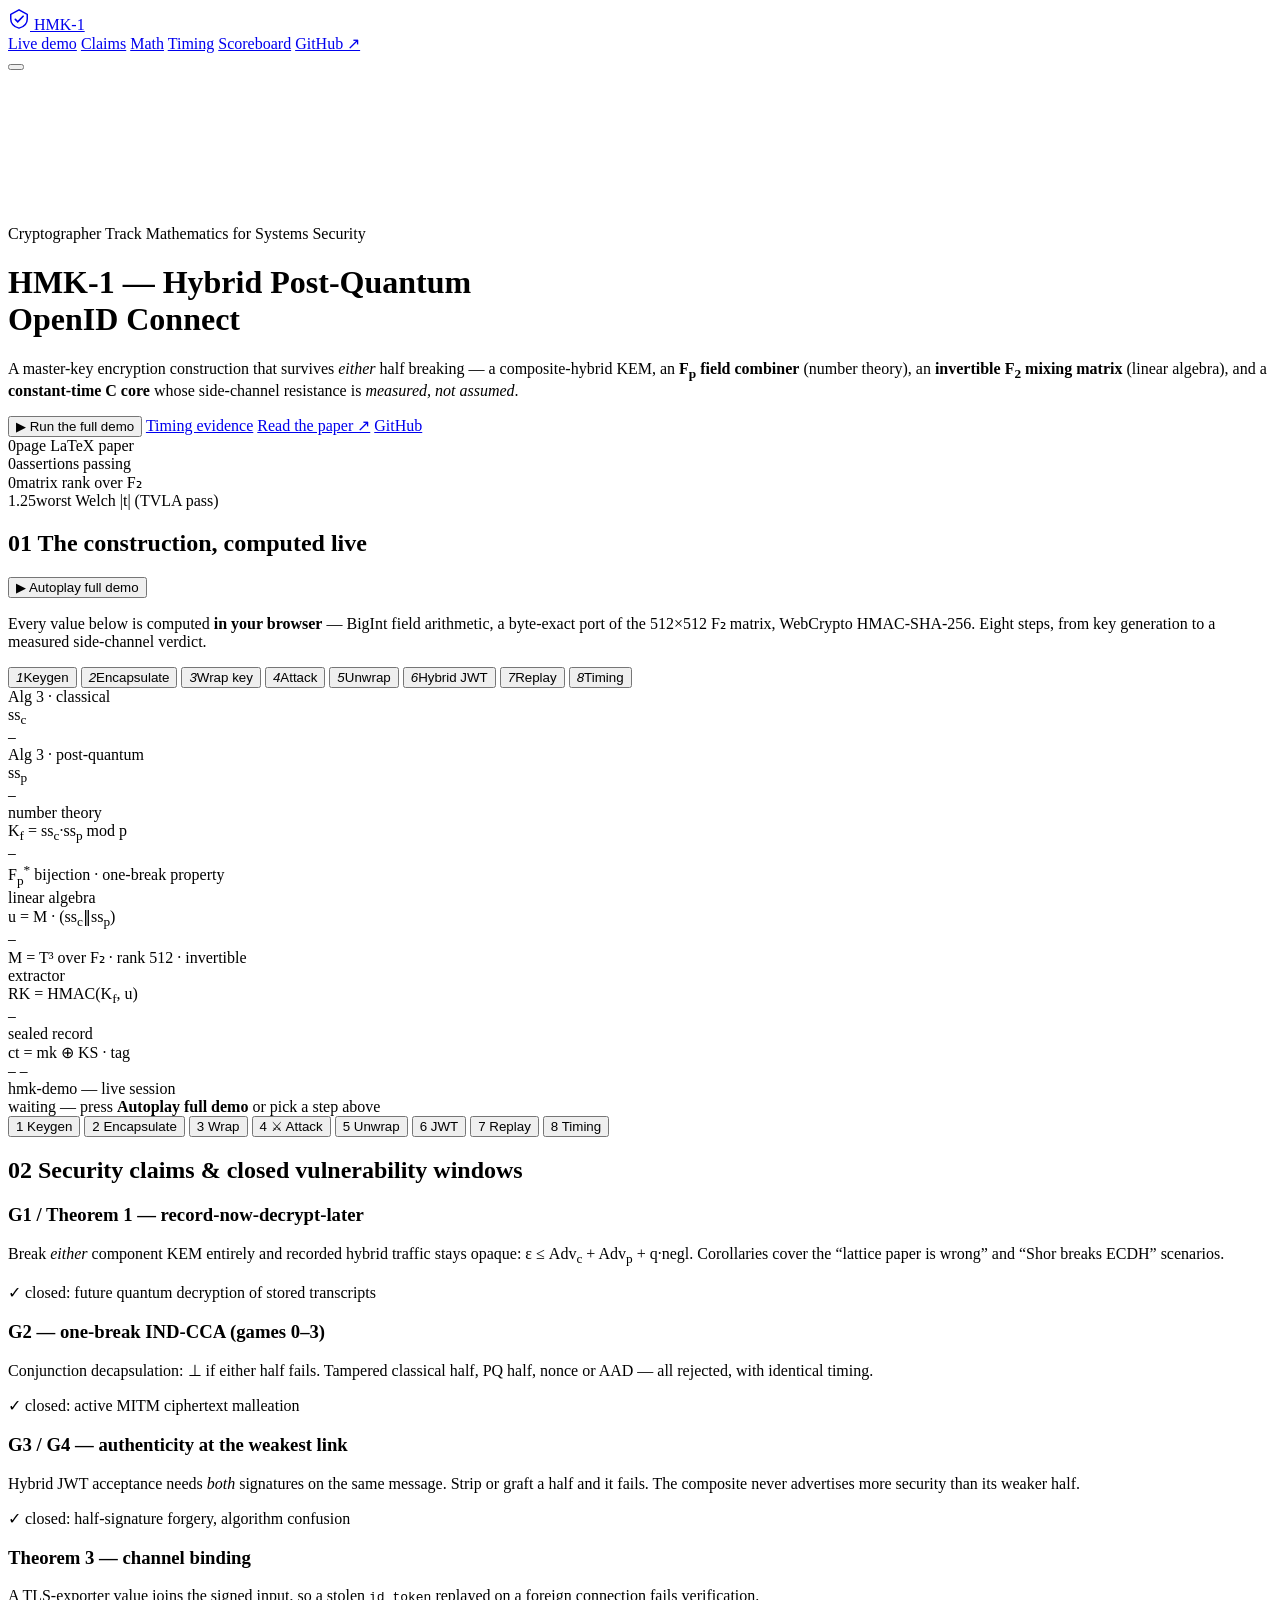
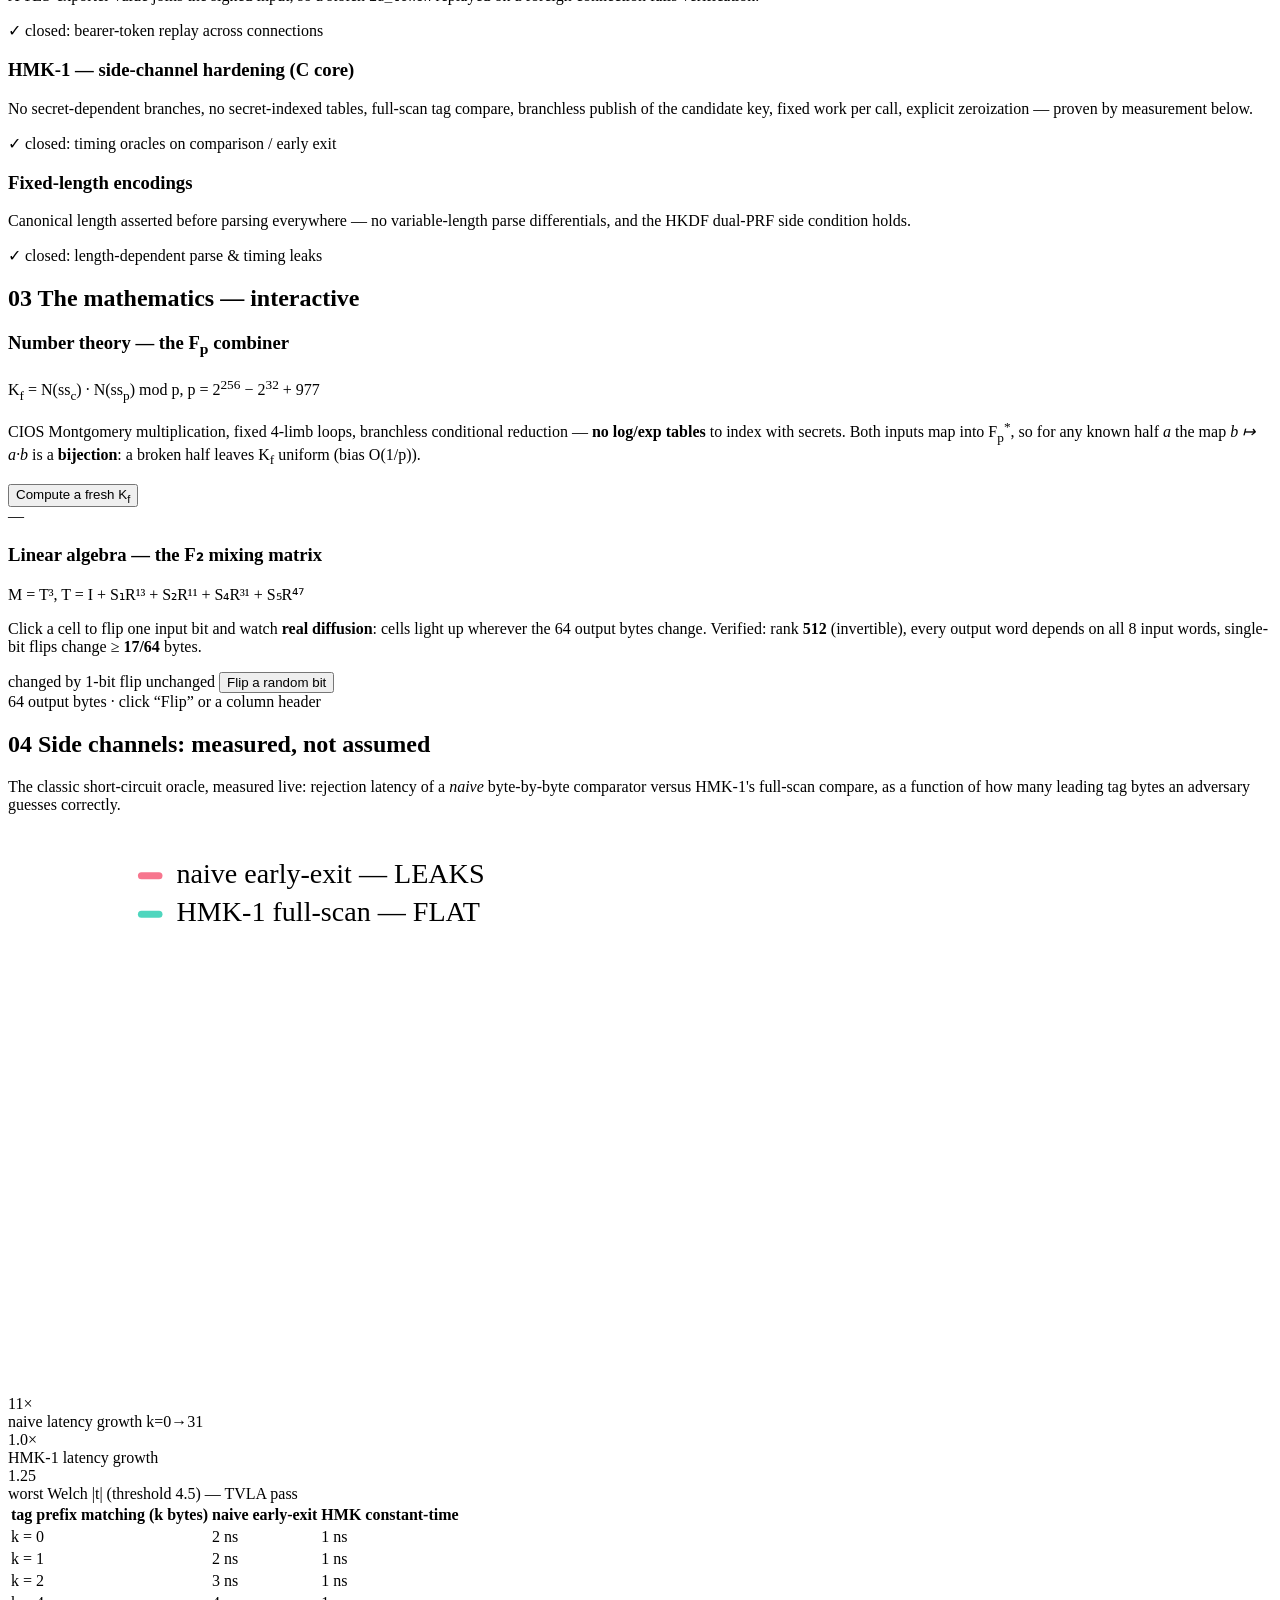
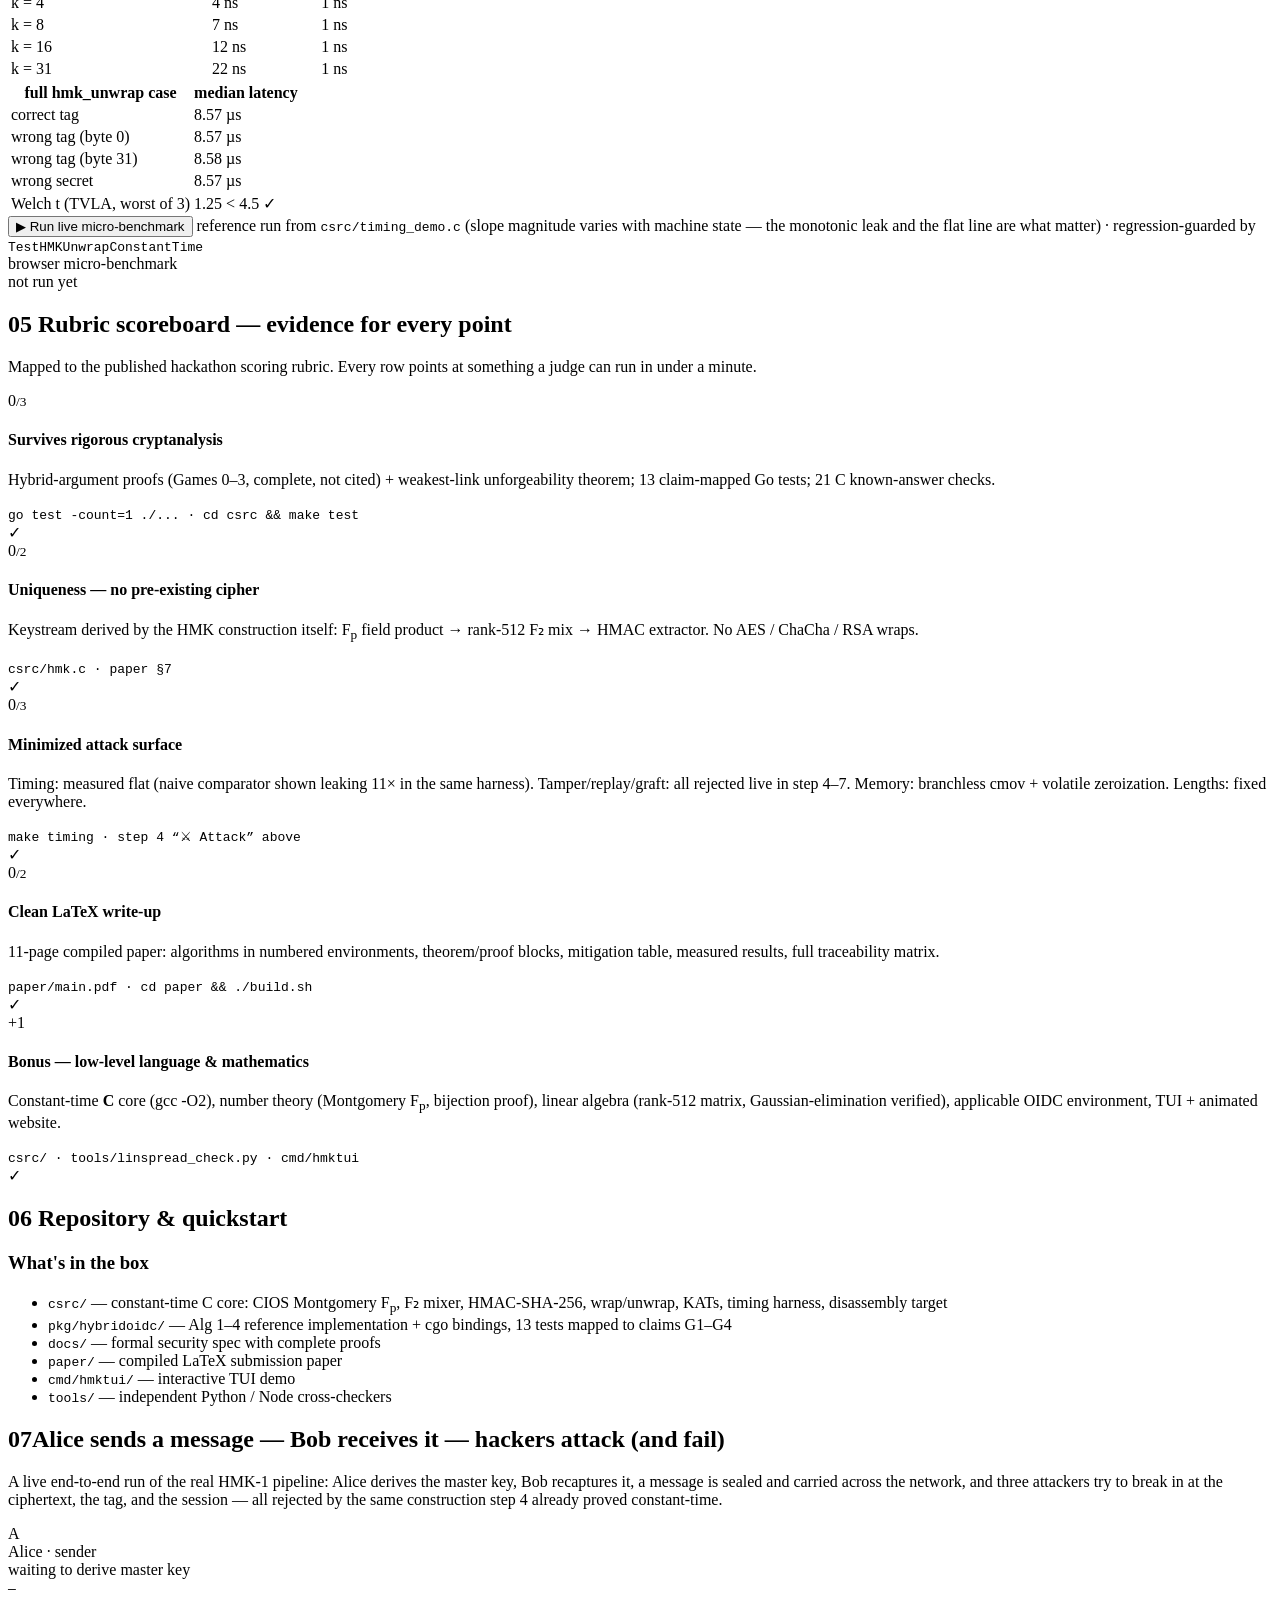
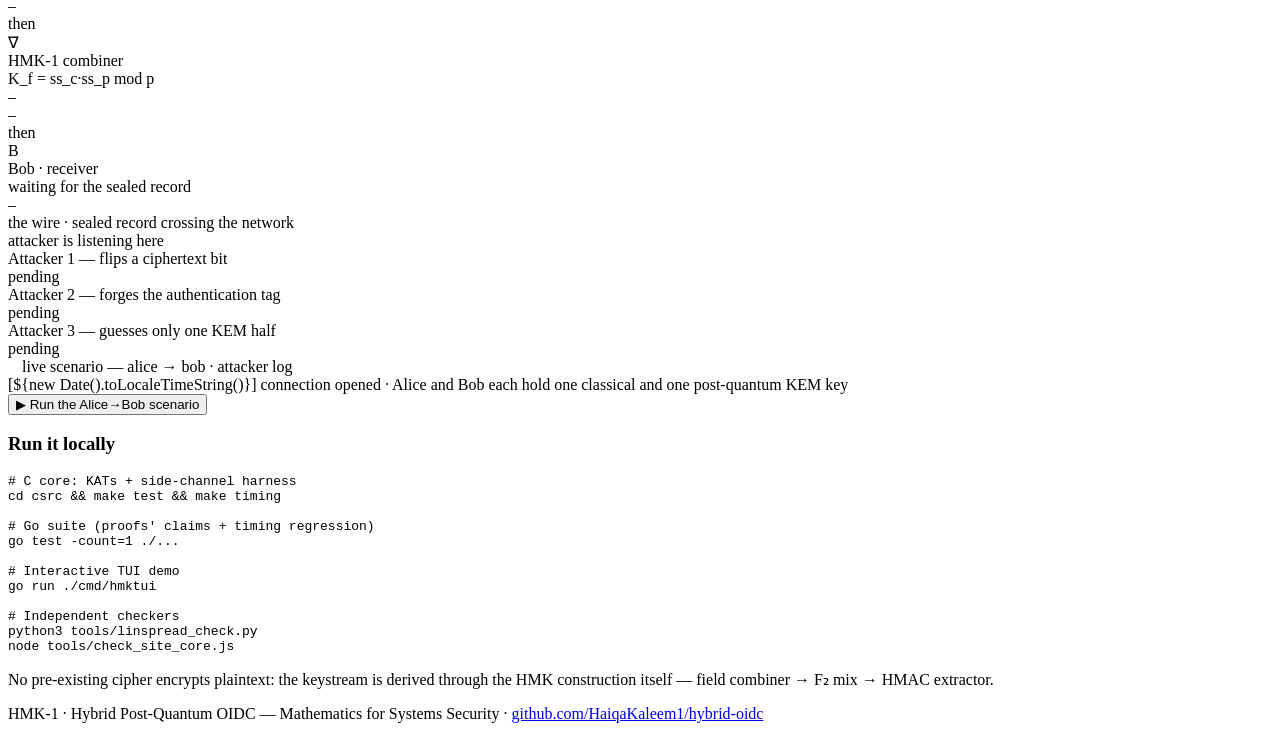
==== site/.src.index.html @ 1839bc4d "Remove placeholder manifest; add the real one + site entry page + network section" ====
<!DOCTYPE html>
<html lang="en">
<head>
<meta charset="UTF-8">
<meta name="viewport" content="width=device-width, initial-scale=1.0">
<title>HMK-1 · Hybrid Post-Quantum OIDC — Cryptographer Track</title>
<meta name="description" content="Master-key encryption surviving either half breaking: composite-hybrid KEM, F_p field combiner, rank-512 F_2 matrix, constant-time C core with measured side-channel resistance.">
<link rel="stylesheet" href="styles.css">
<link rel="icon" href="data:image/svg+xml,<svg xmlns='http://www.w3.org/2000/svg' viewBox='0 0 100 100'><text y='.9em' font-size='90'>🔐</text></svg>">
</head>
<body>

<!-- =============================================================== NAV -->
<nav class="nav">
  <div class="nav-inner">
    <a class="brand" href="#top">
      <svg viewBox="0 0 24 24" width="22" height="22" aria-hidden="true">
        <path d="M12 2L3 7v5c0 5 3.8 8.6 9 10 5.2-1.4 9-5 9-10V7l-9-5z" fill="none" stroke="currentColor" stroke-width="1.6"/>
        <path d="M8 12.5l2.6 2.6L16.5 9" fill="none" stroke="currentColor" stroke-width="1.8" stroke-linecap="round"/>
      </svg>
      <span>HMK-1</span>
    </a>
    <div class="nav-links">
      <a href="#demo">Live demo</a>
      <a href="#claims">Claims</a>
      <a href="#math">Math</a>
      <a href="#timing">Timing</a>
      <a href="#score">Scoreboard</a>
      <a class="nav-cta" href="https://github.com/HaiqaKaleem1/hybrid-oidc" target="_blank" rel="noopener">GitHub ↗</a>
    </div>
    <button class="nav-toggle" id="navToggle" aria-label="Toggle navigation" aria-expanded="false">
      <span></span><span></span><span></span>
    </button>
  </div>
</nav>

<!-- ============================================================= HERO -->
<header class="hero" id="top">
  <canvas id="heroCanvas" aria-hidden="true"></canvas>
  <div class="hero-glow" aria-hidden="true"></div>
  <div class="hero-inner">
    <div class="badge-row reveal">
      <span class="badge">Cryptographer Track</span>
      <span class="badge ghost">Mathematics for Systems Security</span>
    </div>
    <h1 class="reveal d1">
      <span class="gradient-text">HMK-1</span> — Hybrid Post-Quantum<br>OpenID Connect
    </h1>
    <p class="tagline reveal d2">
      A master-key encryption construction that survives <em>either</em> half breaking —
      a composite-hybrid KEM, an <strong>F<sub>p</sub> field combiner</strong> (number theory),
      an <strong>invertible F<sub>2</sub> mixing matrix</strong> (linear algebra), and a
      <strong>constant-time C core</strong> whose side-channel resistance is
      <em>measured, not assumed</em>.
    </p>
    <div class="cta-row reveal d3">
      <button class="btn primary glow" id="heroRun">▶ Run the full demo</button>
      <a class="btn" href="#timing">Timing evidence</a>
      <a class="btn" href="paper/main.pdf">Read the paper ↗</a>
      <a class="btn" href="https://github.com/HaiqaKaleem1/hybrid-oidc" target="_blank" rel="noopener">GitHub</a>
    </div>
    <div class="stats reveal d4">
      <div class="stat"><span class="stat-num" data-count="11">0</span><span class="stat-label">page LaTeX paper</span></div>
      <div class="stat"><span class="stat-num" data-count="34">0</span><span class="stat-label">assertions passing</span></div>
      <div class="stat"><span class="stat-num" data-count="512">0</span><span class="stat-label">matrix rank over F₂</span></div>
      <div class="stat"><span class="stat-num">1.25</span><span class="stat-label">worst Welch |t| (TVLA pass)</span></div>
    </div>
  </div>
  <div class="scroll-hint" aria-hidden="true"><span></span></div>
</header>

<main>

<!-- ============================================================= DEMO -->
<section id="demo" class="panel reveal">
  <div class="panel-head">
    <h2><span class="num">01</span> The construction, computed live</h2>
    <div class="panel-actions">
      <button class="btn primary glow" id="btnAutoplay">▶ Autoplay full demo</button>
    </div>
  </div>
  <p class="lead">Every value below is computed <strong>in your browser</strong> — BigInt field
  arithmetic, a byte-exact port of the 512×512 F₂ matrix, WebCrypto HMAC-SHA-256.
  Eight steps, from key generation to a measured side-channel verdict.</p>

  <!-- step rail -->
  <div class="rail" id="rail">
    <button class="rail-step" data-step="0"><i>1</i>Keygen</button>
    <button class="rail-step" data-step="1"><i>2</i>Encapsulate</button>
    <button class="rail-step" data-step="2"><i>3</i>Wrap key</button>
    <button class="rail-step" data-step="3"><i>4</i>Attack</button>
    <button class="rail-step" data-step="4"><i>5</i>Unwrap</button>
    <button class="rail-step" data-step="5"><i>6</i>Hybrid JWT</button>
    <button class="rail-step" data-step="6"><i>7</i>Replay</button>
    <button class="rail-step" data-step="7"><i>8</i>Timing</button>
  </div>

  <!-- pipeline -->
  <div class="pipeline" id="pipeline">
    <div class="stage" data-stage="0">
      <div class="stage-kicker">Alg 3 · classical</div>
      <div class="stage-title">ss<sub>c</sub></div>
      <code class="hex skel" id="v-ssc">—</code>
    </div>
    <div class="conn" data-on="0"><span class="pulse"></span></div>
    <div class="stage" data-stage="1">
      <div class="stage-kicker">Alg 3 · post-quantum</div>
      <div class="stage-title">ss<sub>p</sub></div>
      <code class="hex skel" id="v-ssp">—</code>
    </div>
    <div class="conn" data-on="1"><span class="pulse"></span></div>
    <div class="stage math" data-stage="2">
      <div class="stage-kicker">number theory</div>
      <div class="stage-title">K<sub>f</sub> = ss<sub>c</sub>·ss<sub>p</sub> mod p</div>
      <code class="hex skel" id="v-kf">—</code>
      <div class="note">F<sub>p</sub><sup>*</sup> bijection · one-break property</div>
    </div>
    <div class="conn" data-on="2"><span class="pulse"></span></div>
    <div class="stage math" data-stage="3">
      <div class="stage-kicker">linear algebra</div>
      <div class="stage-title">u = M · (ss<sub>c</sub>‖ss<sub>p</sub>)</div>
      <code class="hex skel" id="v-u">—</code>
      <div class="note">M = T³ over F₂ · rank 512 · invertible</div>
    </div>
    <div class="conn" data-on="3"><span class="pulse"></span></div>
    <div class="stage" data-stage="4">
      <div class="stage-kicker">extractor</div>
      <div class="stage-title">RK = HMAC(K<sub>f</sub>, u)</div>
      <code class="hex skel" id="v-rk">—</code>
    </div>
    <div class="conn" data-on="4"><span class="pulse"></span></div>
    <div class="stage seal" data-stage="5">
      <div class="stage-kicker">sealed record</div>
      <div class="stage-title">ct = mk ⊕ KS · tag</div>
      <code class="hex skel" id="v-ct">—</code>
      <code class="hex skel" id="v-tag">—</code>
    </div>
  </div>

  <!-- terminal + verdict -->
  <div class="term">
    <div class="term-bar">
      <span class="dot r"></span><span class="dot y"></span><span class="dot g"></span>
      <span class="term-title">hmk-demo — live session</span>
      <span class="verdict" id="verdict"></span>
    </div>
    <div class="term-body" id="log"><div class="tl dim">waiting — press <b>Autoplay full demo</b> or pick a step above</div></div>
  </div>

  <div class="controls">
    <button class="btn" data-run="0">1 Keygen</button>
    <button class="btn" data-run="1">2 Encapsulate</button>
    <button class="btn" data-run="2">3 Wrap</button>
    <button class="btn danger" data-run="3">4 ⚔ Attack</button>
    <button class="btn" data-run="4">5 Unwrap</button>
    <button class="btn" data-run="5">6 JWT</button>
    <button class="btn" data-run="6">7 Replay</button>
    <button class="btn" data-run="7">8 Timing</button>
  </div>
</section>

<!-- ============================================================ CLAIMS -->
<section id="claims" class="panel reveal">
  <h2><span class="num">02</span> Security claims & closed vulnerability windows</h2>
  <div class="cards">
    <article class="card reveal">
      <h3>G1 / Theorem 1 — record-now-decrypt-later</h3>
      <p>Break <em>either</em> component KEM entirely and recorded hybrid traffic stays
      opaque: ε ≤ Adv<sub>c</sub> + Adv<sub>p</sub> + q·negl. Corollaries cover the
      “lattice paper is wrong” and “Shor breaks ECDH” scenarios.</p>
      <div class="win">✓ closed: future quantum decryption of stored transcripts</div>
    </article>
    <article class="card reveal d1">
      <h3>G2 — one-break IND-CCA (games 0–3)</h3>
      <p>Conjunction decapsulation: ⊥ if either half fails. Tampered classical half,
      PQ half, nonce or AAD — all rejected, with identical timing.</p>
      <div class="win">✓ closed: active MITM ciphertext malleation</div>
    </article>
    <article class="card reveal d2">
      <h3>G3 / G4 — authenticity at the weakest link</h3>
      <p>Hybrid JWT acceptance needs <em>both</em> signatures on the same message.
      Strip or graft a half and it fails. The composite never advertises more
      security than its weaker half.</p>
      <div class="win">✓ closed: half-signature forgery, algorithm confusion</div>
    </article>
    <article class="card reveal">
      <h3>Theorem 3 — channel binding</h3>
      <p>A TLS-exporter value joins the signed input, so a stolen
      <code>id_token</code> replayed on a foreign connection fails verification.</p>
      <div class="win">✓ closed: bearer-token replay across connections</div>
    </article>
    <article class="card reveal d1">
      <h3>HMK-1 — side-channel hardening (C core)</h3>
      <p>No secret-dependent branches, no secret-indexed tables, full-scan tag
      compare, branchless publish of the candidate key, fixed work per call,
      explicit zeroization — proven by measurement below.</p>
      <div class="win">✓ closed: timing oracles on comparison / early exit</div>
    </article>
    <article class="card reveal d2">
      <h3>Fixed-length encodings</h3>
      <p>Canonical length asserted before parsing everywhere — no variable-length
      parse differentials, and the HKDF dual-PRF side condition holds.</p>
      <div class="win">✓ closed: length-dependent parse & timing leaks</div>
    </article>
  </div>
</section>

<!-- ============================================================== MATH -->
<section id="math" class="panel reveal">
  <h2><span class="num">03</span> The mathematics — interactive</h2>
  <div class="math-grid">
    <div class="math-box reveal">
      <h3>Number theory — the F<sub>p</sub> combiner</h3>
      <p class="formula">K<sub>f</sub> = N(ss<sub>c</sub>) · N(ss<sub>p</sub>) mod p,
          p = 2<sup>256</sup> − 2<sup>32</sup> + 977</p>
      <p>CIOS Montgomery multiplication, fixed 4-limb loops, branchless
      conditional reduction — <strong>no log/exp tables</strong> to index with
      secrets. Both inputs map into F<sub>p</sub><sup>*</sup>, so for any known
      half <em>a</em> the map <em>b ↦ a·b</em> is a <strong>bijection</strong>:
      a broken half leaves K<sub>f</sub> uniform (bias O(1/p)).</p>
      <button class="btn small" id="btnCombine">Compute a fresh K<sub>f</sub></button>
      <div class="mini-out" id="combineOut">—</div>
    </div>
    <div class="math-box reveal d1">
      <h3>Linear algebra — the F₂ mixing matrix</h3>
      <p class="formula">M = T³,  T = I + S₁R¹³ + S₂R¹¹ + S₄R³¹ + S₅R⁴⁷</p>
      <p>Click a cell to flip one input bit and watch <strong>real diffusion</strong>:
      cells light up wherever the 64 output bytes change. Verified: rank
      <strong>512</strong> (invertible), every output word depends on all 8 input
      words, single-bit flips change ≥ <strong>17/64</strong> bytes.</p>
      <div class="matrix-wrap">
        <div class="matrix" id="matrix" aria-label="diffusion grid"></div>
        <div class="matrix-legend">
          <span><i class="sw on"></i>changed by 1-bit flip</span>
          <span><i class="sw"></i>unchanged</span>
          <button class="btn small" id="btnMatrix">Flip a random bit</button>
        </div>
        <div class="mini-out" id="matrixOut">64 output bytes · click “Flip” or a column header</div>
      </div>
    </div>
  </div>
</section>

<!-- ============================================================ TIMING -->
<section id="timing" class="panel reveal">
  <h2><span class="num">04</span> Side channels: measured, not assumed</h2>
  <p class="lead">The classic short-circuit oracle, measured live: rejection latency of a
  <em>naive</em> byte-by-byte comparator versus HMK-1's full-scan compare, as a function of
  how many leading tag bytes an adversary guesses correctly.</p>

  <div class="chart-wrap">
    <svg id="chart" viewBox="0 0 720 320" role="img" aria-label="timing chart">
      <defs>
        <linearGradient id="naiveGrad" x1="0" y1="0" x2="1" y2="0">
          <stop offset="0%" stop-color="#f7768e"/><stop offset="100%" stop-color="#e0af68"/>
        </linearGradient>
        <linearGradient id="flatGrad" x1="0" y1="0" x2="1" y2="0">
          <stop offset="0%" stop-color="#4fd6be"/><stop offset="100%" stop-color="#7aa2f7"/>
        </linearGradient>
        <filter id="softGlow" x="-40%" y="-40%" width="180%" height="180%">
          <feGaussianBlur stdDeviation="3.5" result="b"/>
          <feMerge><feMergeNode in="b"/><feMergeNode in="SourceGraphic"/></feMerge>
        </filter>
      </defs>
      <g class="grid-lines" id="gridLines"></g>
      <g class="axis-labels" id="axisLabels"></g>
      <path id="naivePath" fill="none" stroke="url(#naiveGrad)" stroke-width="3"
            stroke-linecap="round" filter="url(#softGlow)"/>
      <path id="ctPath" fill="none" stroke="url(#flatGrad)" stroke-width="3"
            stroke-linecap="round" filter="url(#softGlow)"/>
      <g id="chartDots"></g>
      <g id="chartLegend">
        <rect x="74" y="24" width="14" height="4" rx="2" fill="#f7768e"/>
        <text x="96" y="30">naive early-exit — LEAKS</text>
        <rect x="74" y="46" width="14" height="4" rx="2" fill="#4fd6be"/>
        <text x="96" y="52">HMK-1 full-scan — FLAT</text>
      </g>
    </svg>
    <div class="chart-side">
      <div class="kpi">
        <div class="kpi-num leak" id="kpiLeak">11×</div>
        <div class="kpi-label">naive latency growth k=0→31</div>
      </div>
      <div class="kpi">
        <div class="kpi-num ok" id="kpiFlat">1.0×</div>
        <div class="kpi-label">HMK-1 latency growth</div>
      </div>
    <div class="kpi">
      <div class="kpi-num ok" id="kpiSpread">1.25</div>
      <div class="kpi-label">worst Welch |t| (threshold 4.5) — TVLA pass</div>
    </div>
    </div>
  </div>

  <div class="table-wrap">
    <table>
      <thead><tr><th>tag prefix matching (k bytes)</th><th>naive early-exit</th><th>HMK constant-time</th></tr></thead>
      <tbody>
        <tr><td>k = 0</td><td>2 ns</td><td>1 ns</td></tr>
        <tr><td>k = 1</td><td>2 ns</td><td>1 ns</td></tr>
        <tr><td>k = 2</td><td>3 ns</td><td>1 ns</td></tr>
        <tr><td>k = 4</td><td>4 ns</td><td>1 ns</td></tr>
        <tr><td>k = 8</td><td>7 ns</td><td>1 ns</td></tr>
        <tr><td>k = 16</td><td>12 ns</td><td>1 ns</td></tr>
        <tr><td>k = 31</td><td>22 ns</td><td>1 ns</td></tr>
      </tbody>
    </table>
    <table>
      <thead><tr><th>full hmk_unwrap case</th><th>median latency</th></tr></thead>
      <tbody>
        <tr><td>correct tag</td><td>8.57 µs</td></tr>
        <tr><td>wrong tag (byte 0)</td><td>8.57 µs</td></tr>
        <tr><td>wrong tag (byte 31)</td><td>8.58 µs</td></tr>
        <tr><td>wrong secret</td><td>8.57 µs</td></tr>
        <tr><td class="hl">Welch t (TVLA, worst of 3)</td><td class="hl">1.25 < 4.5 ✓</td></tr>
      </tbody>
    </table>
  </div>

  <div class="controls">
    <button class="btn" id="btnBench">▶ Run live micro-benchmark</button>
    <span class="hint">reference run from <code>csrc/timing_demo.c</code> (slope magnitude varies
      with machine state — the monotonic leak and the flat line are what matter) ·
      regression-guarded by <code>TestHMKUnwrapConstantTime</code></span>
  </div>
  <div class="term compact">
    <div class="term-bar"><span class="dot r"></span><span class="dot y"></span><span class="dot g"></span>
      <span class="term-title">browser micro-benchmark</span></div>
    <div class="term-body" id="benchLog"><div class="tl dim">not run yet</div></div>
  </div>
</section>

<!-- =========================================================== SCOREBOARD -->
<section id="score" class="panel reveal">
  <h2><span class="num">05</span> Rubric scoreboard — evidence for every point</h2>
  <p class="lead">Mapped to the published hackathon scoring rubric. Every row points at
  something a judge can run in under a minute.</p>
  <div class="score-list">
    <div class="score-row reveal">
      <div class="score-pts"><span class="pts" data-count="3">0</span><small>/3</small></div>
      <div class="score-body">
        <h4>Survives rigorous cryptanalysis</h4>
        <p>Hybrid-argument proofs (Games 0–3, complete, not cited) + weakest-link
        unforgeability theorem; 13 claim-mapped Go tests; 21 C known-answer checks.</p>
        <code>go test -count=1 ./... · cd csrc && make test</code>
      </div>
      <div class="score-check">✓</div>
    </div>
    <div class="score-row reveal">
      <div class="score-pts"><span class="pts" data-count="2">0</span><small>/2</small></div>
      <div class="score-body">
        <h4>Uniqueness — no pre-existing cipher</h4>
        <p>Keystream derived by the HMK construction itself: F<sub>p</sub> field
        product → rank-512 F₂ mix → HMAC extractor. No AES / ChaCha / RSA wraps.</p>
        <code>csrc/hmk.c · paper §7</code>
      </div>
      <div class="score-check">✓</div>
    </div>
    <div class="score-row reveal">
      <div class="score-pts"><span class="pts" data-count="3">0</span><small>/3</small></div>
      <div class="score-body">
        <h4>Minimized attack surface</h4>
        <p>Timing: measured flat (naive comparator shown leaking 11× in the same
        harness). Tamper/replay/graft: all rejected live in step 4–7. Memory:
        branchless cmov + volatile zeroization. Lengths: fixed everywhere.</p>
        <code>make timing · step 4 “⚔ Attack” above</code>
      </div>
      <div class="score-check">✓</div>
    </div>
    <div class="score-row reveal">
      <div class="score-pts"><span class="pts" data-count="2">0</span><small>/2</small></div>
      <div class="score-body">
        <h4>Clean LaTeX write-up</h4>
        <p>11-page compiled paper: algorithms in numbered environments,
        theorem/proof blocks, mitigation table, measured results, full
        traceability matrix.</p>
        <code>paper/main.pdf · cd paper && ./build.sh</code>
      </div>
      <div class="score-check">✓</div>
    </div>
    <div class="score-row bonus reveal">
      <div class="score-pts"><span class="pts">+1</span></div>
      <div class="score-body">
        <h4>Bonus — low-level language & mathematics</h4>
        <p>Constant-time <strong>C</strong> core (gcc -O2), number theory
        (Montgomery F<sub>p</sub>, bijection proof), linear algebra (rank-512
        matrix, Gaussian-elimination verified), applicable OIDC environment,
        TUI + animated website.</p>
        <code>csrc/ · tools/linspread_check.py · cmd/hmktui</code>
      </div>
      <div class="score-check">✓</div>
    </div>
  </div>
</section>

<!-- ============================================================== REPO -->
<section id="repo" class="panel reveal">
  <h2><span class="num">06</span> Repository & quickstart</h2>
  <div class="math-grid">
    <div class="math-box reveal">
      <h3>What's in the box</h3>
      <ul>
        <li><code>csrc/</code> — constant-time C core: CIOS Montgomery F<sub>p</sub>,
            F₂ mixer, HMAC-SHA-256, wrap/unwrap, KATs, timing harness, disassembly target</li>
        <li><code>pkg/hybridoidc/</code> — Alg 1–4 reference implementation + cgo bindings,
            13 tests mapped to claims G1–G4</li>
        <li><code>docs/</code> — formal security spec with complete proofs</li>
        <li><code>paper/</code> — compiled LaTeX submission paper</li>
        <li><code>cmd/hmktui/</code> — interactive TUI demo</li>
        <li><code>tools/</code> — independent Python / Node cross-checkers</li>
      </ul>
    </div>
    <div class="math-box reveal d1">
      <!-- =================================================== SCENARIO -->
  <section id="scenario" class="panel reveal">
    <h2><span class="num">07</span>Alice sends a message — Bob receives it — hackers attack (and fail)</h2>
    <p class="lead">A live end-to-end run of the real HMK-1 pipeline: Alice derives the master
    key, Bob recaptures it, a message is sealed and carried across the network, and three
    attackers try to break in at the ciphertext, the tag, and the session — all rejected by
    the same construction step 4 already proved constant-time.</p>

    <div class="scenario-board">
      <div class="party-host">
        <div class="party-row">
          <div class="party" id="partyA">
            <div class="party-avatar alice">A</div>
            <div class="party-body">
              <div class="party-name">Alice · sender</div>
              <div class="party-state" id="partyA-state">waiting to derive master key</div>
              <div class="hex-shell"><code class="hex skel" id="alice-ssc">—</code></div>
              <div class="hex-shell"><code class="hex skel" id="alice-ssp">—</code></div>
            </div>
          </div>
          <div class="party-ghost">then</div>
          <div class="party">
            <div class="party-avatar">∇</div>
            <div class="party-body gradient-combo">
              <div class="party-name">HMK-1 combiner</div>
              <div class="party-state" id="combo-state">K_f = ss_c·ss_p mod p</div>
              <div class="hex-shell"><code class="hex skel" id="combo-kf">—</code></div>
              <div class="hex-shell"><code class="hex skel" id="combo-u">—</code></div>
            </div>
          </div>
          <div class="party-ghost">then</div>
          <div class="party">
            <div class="party-avatar bob">B</div>
            <div class="party-body">
              <div class="party-name">Bob · receiver</div>
              <div class="party-state" id="partyB-state">waiting for the sealed record</div>
              <div class="hex-shell"><code class="hex skel" id="bob-mk">—</code></div>
            </div>
          </div>
        </div>

        <div class="channel-wrap">
          <div class="channel">
            <div class="channel-label">the wire · sealed record crossing the network</div>
            <div class="channel-bar" id="channelBar">
              <div class="byte-runner" id="byteRunner"></div>
            </div>
            <div class="wire-probe" id="wireProbe">attacker is listening here</div>
          </div>
          <div class="attacks">
            <div class="attack-row">
              <span class="attack-label">Attacker 1 — flips a ciphertext bit</span>
              <div class="attack-out" id="attack1-out">pending</div>
            </div>
            <div class="attack-row">
              <span class="attack-label">Attacker 2 — forges the authentication tag</span>
              <div class="attack-out" id="attack2-out">pending</div>
            </div>
            <div class="attack-row">
              <span class="attack-label">Attacker 3 — guesses only one KEM half</span>
              <div class="attack-out" id="attack3-out">pending</div>
            </div>
          </div>
        </div>
      </div>

      <div class="scenario-log-wrap">
        <div class="term">
          <div class="term-bar">
            <span class="dot r"></span><span class="dot y"></span><span class="dot g"></span>
            <span class="term-title" style="margin-left:14px">live scenario — alice → bob · attacker log</span>
            <span class="verdict" id="scenarioVerdict"></span>
          </div>
          <div class="term-body" id="scenarioLog">
            <div class="tl dim">[${new Date().toLocaleTimeString()}] connection opened · Alice and Bob each hold one classical and one post-quantum KEM key</div>
          </div>
        </div>
      </div>

      <div class="controls">
        <button class="btn primary glow" id="btnRunScenario">▶ Run the Alice→Bob scenario</button>
      </div>
    </div>
  </section>

  <h3>Run it locally</h3>
      <pre class="codeblock"><code><span class="cmt"># C core: KATs + side-channel harness</span>
cd csrc && make test && make timing

<span class="cmt"># Go suite (proofs' claims + timing regression)</span>
go test -count=1 ./...

<span class="cmt"># Interactive TUI demo</span>
go run ./cmd/hmktui

<span class="cmt"># Independent checkers</span>
python3 tools/linspread_check.py
node tools/check_site_core.js</code></pre>
    </div>
  </div>
  <p class="footnote">No pre-existing cipher encrypts plaintext: the keystream is derived
  through the HMK construction itself — field combiner → F₂ mix → HMAC extractor.</p>
</section>

</main>

<footer>
  <p>HMK-1 · Hybrid Post-Quantum OIDC — Mathematics for Systems Security ·
     <a href="https://github.com/HaiqaKaleem1/hybrid-oidc" target="_blank" rel="noopener">github.com/HaiqaKaleem1/hybrid-oidc</a></p>
</footer>

<script src="hmk-core.js"></script>
<script src="app.js"></script>
</body>
</html>
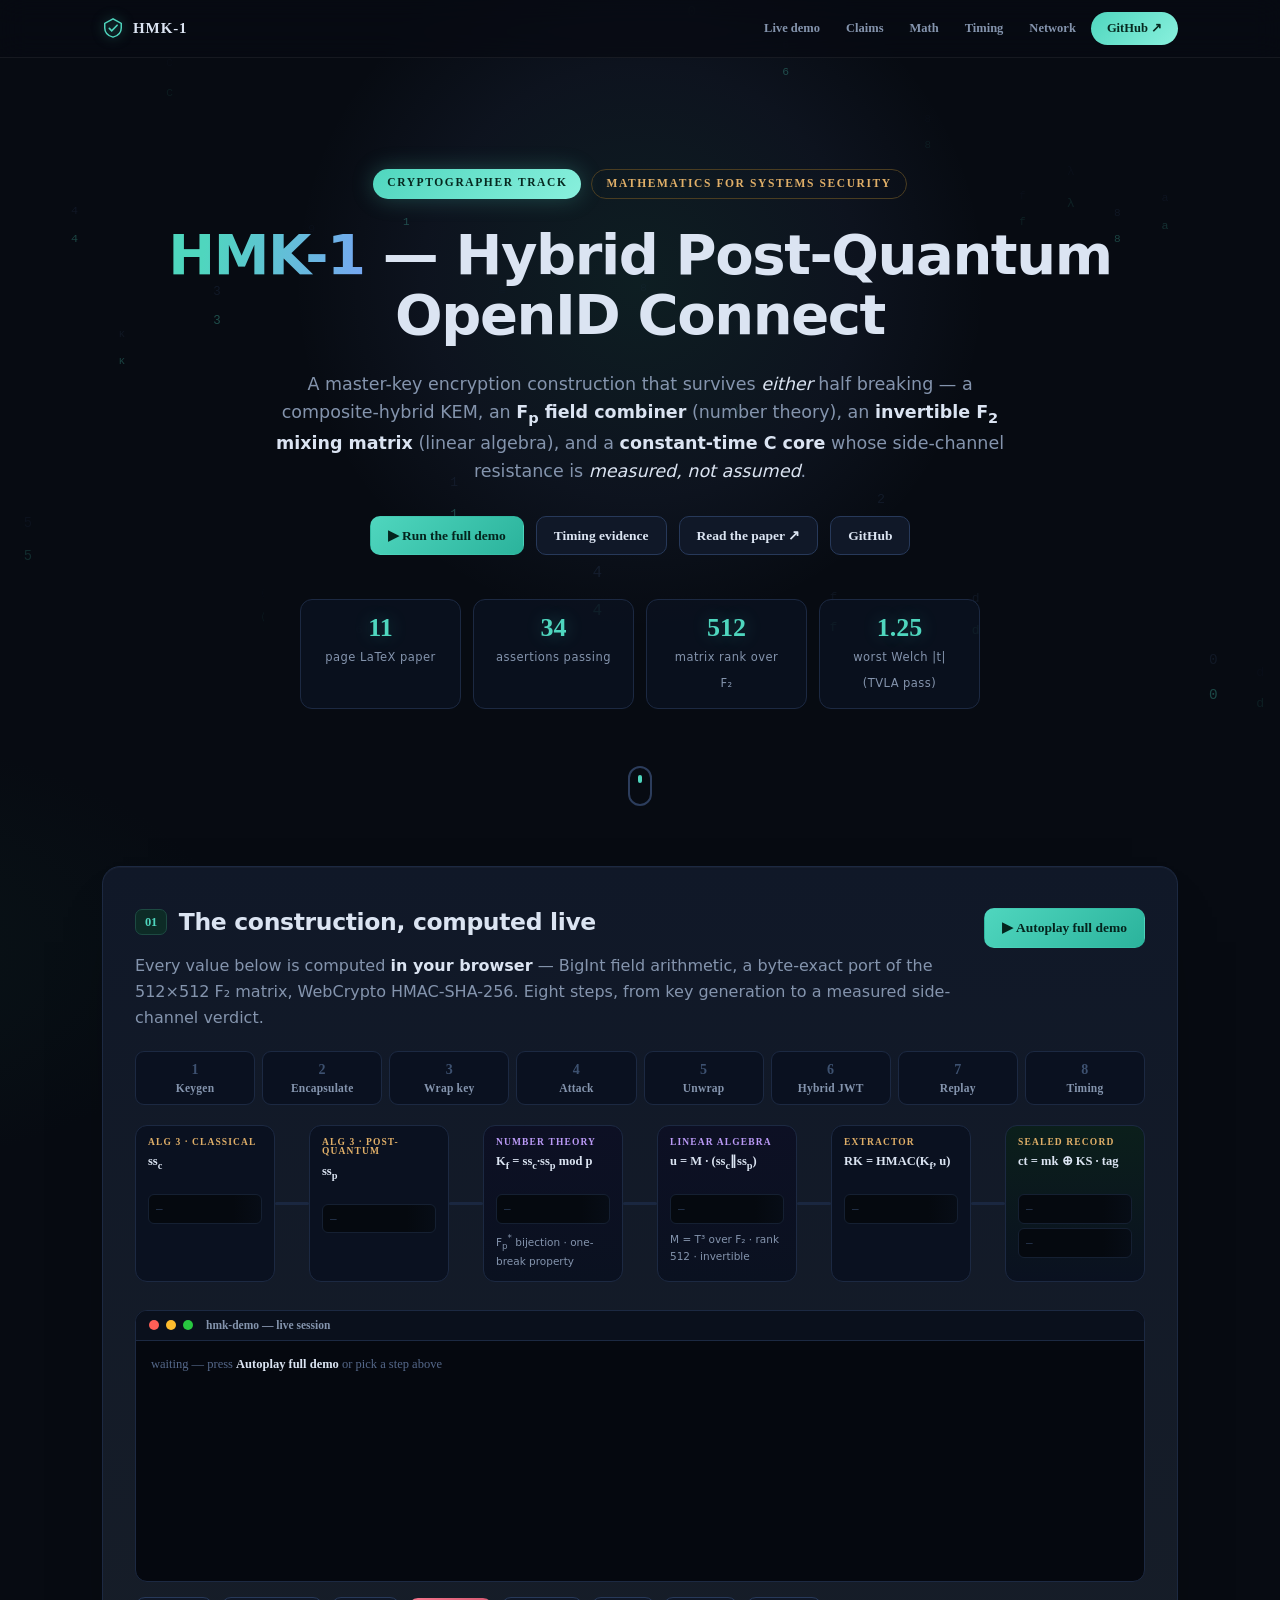
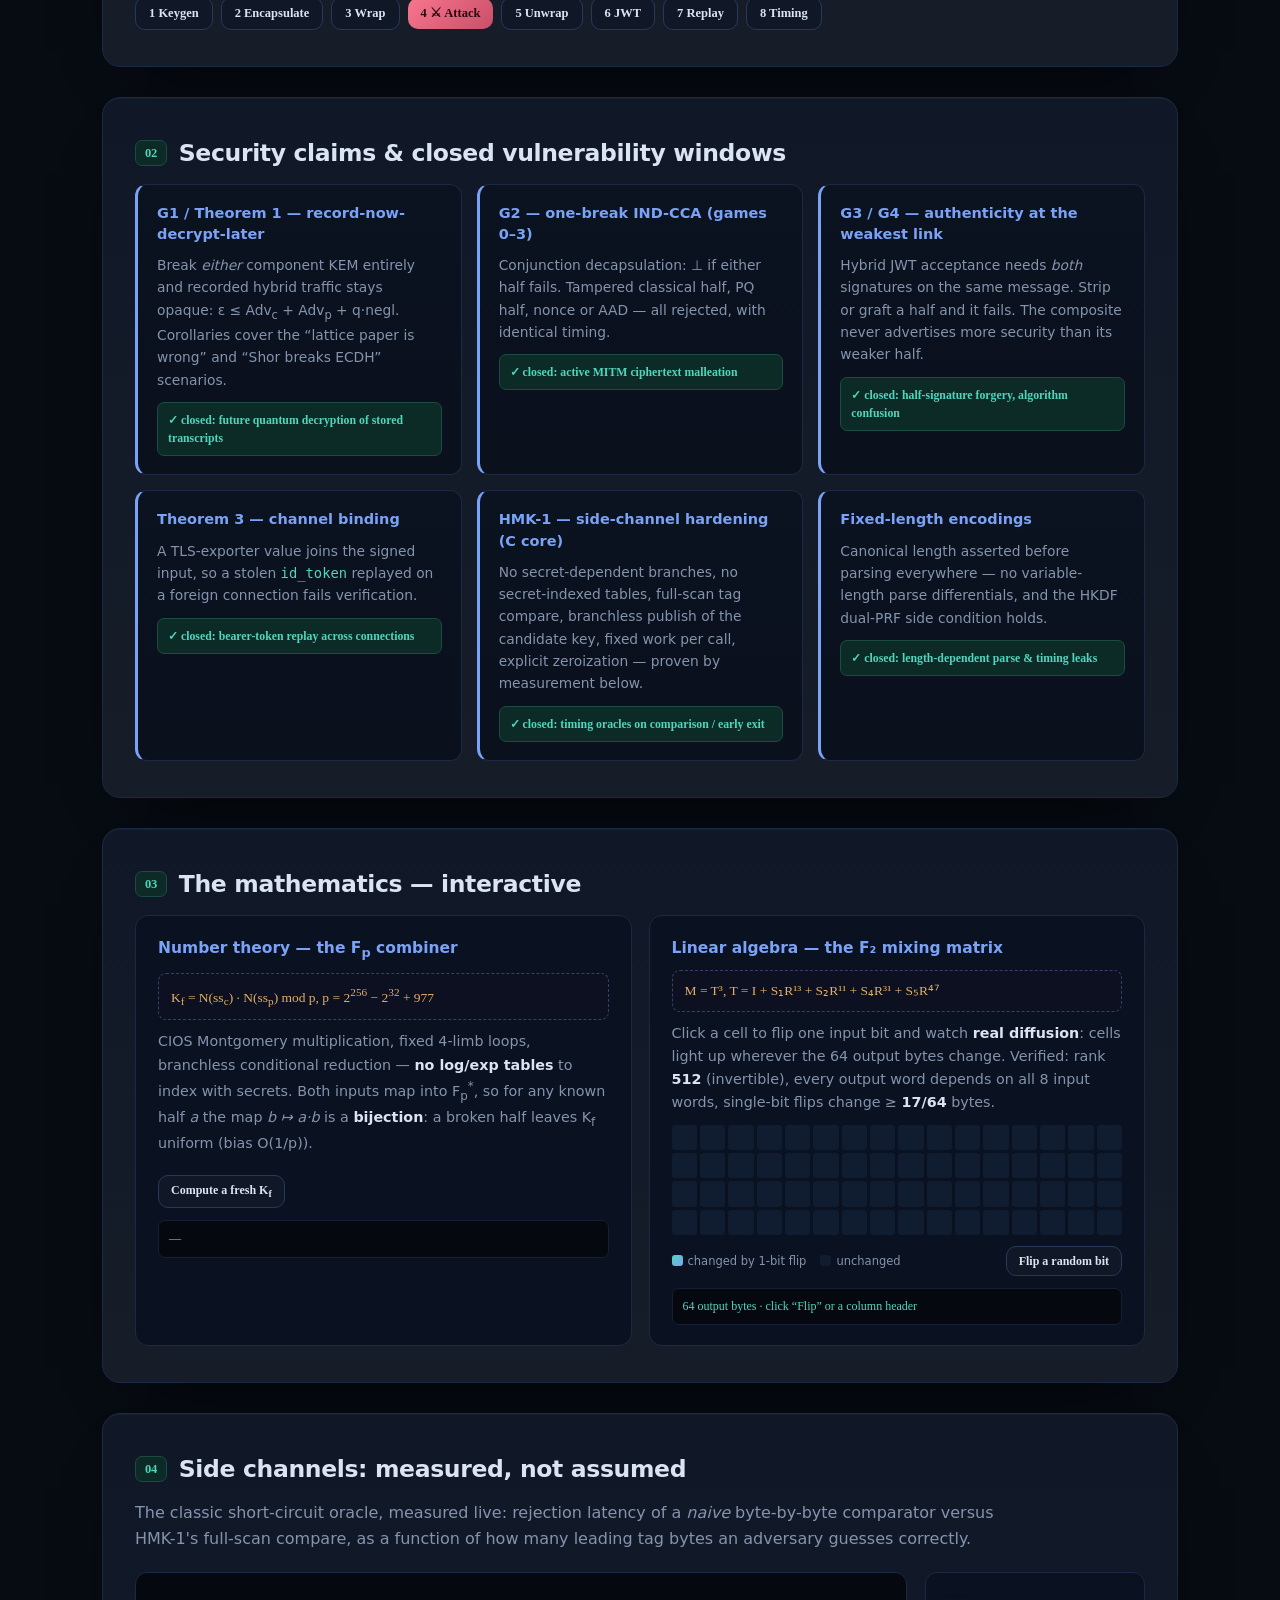
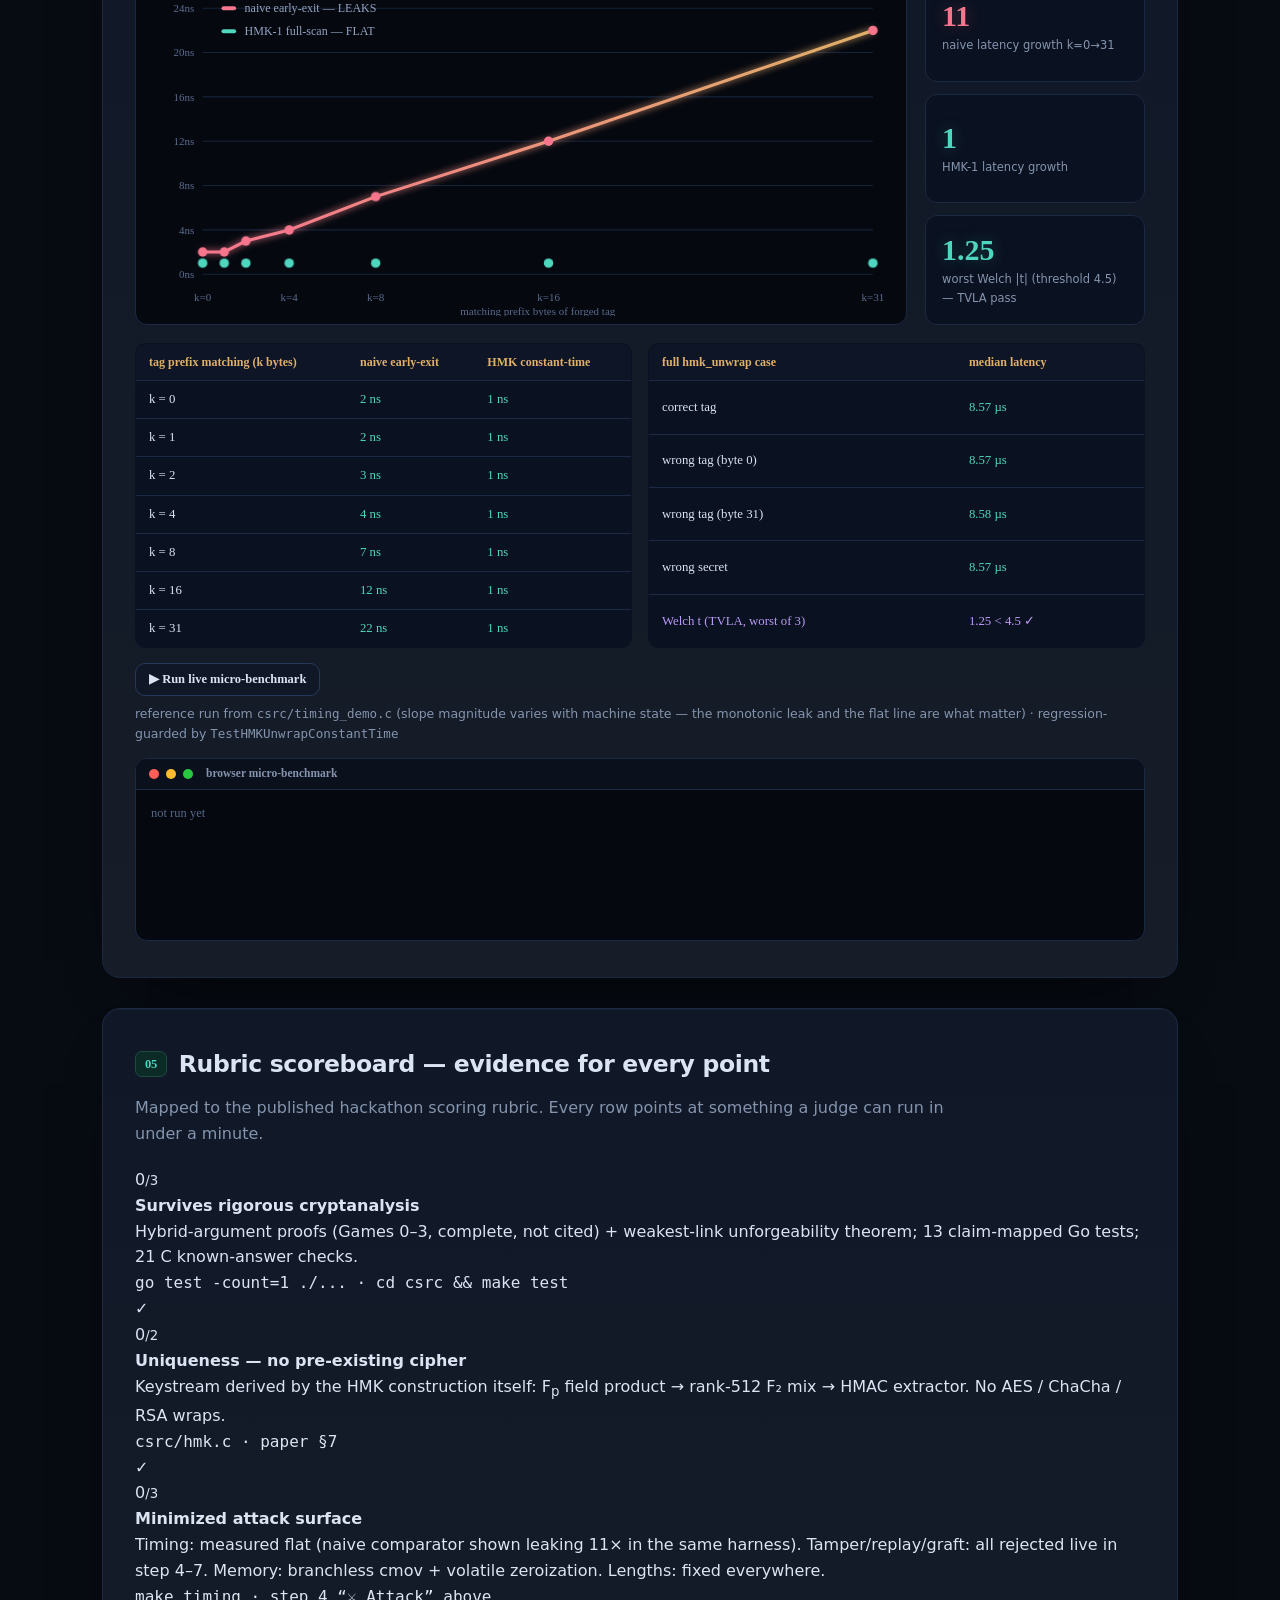
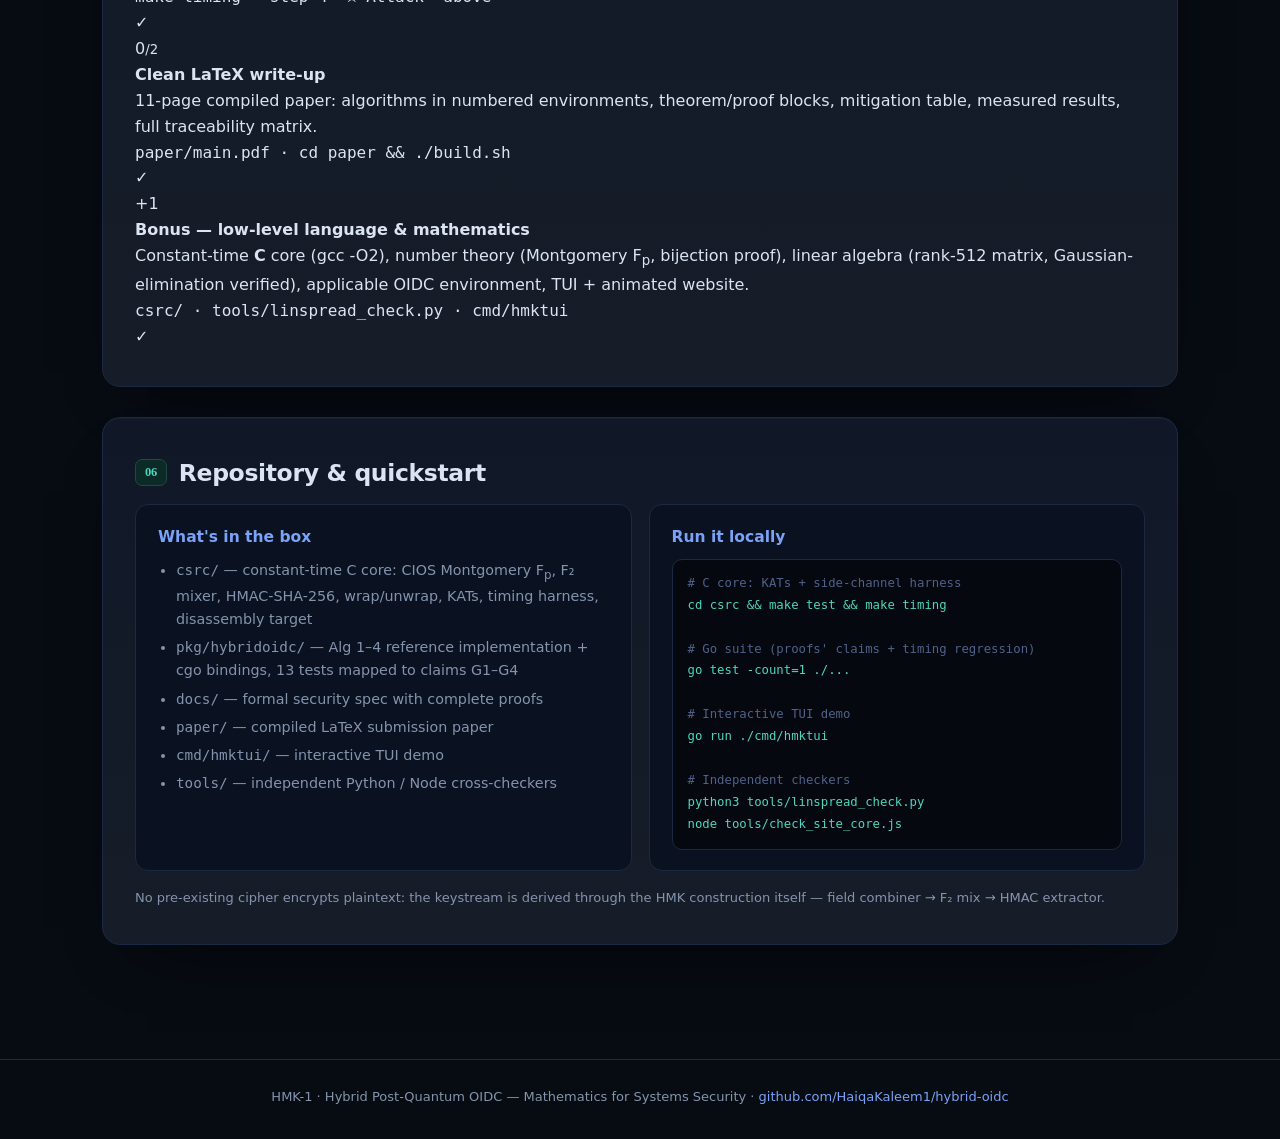
==== commit f95e9a1b: "Remove the scenario section at the source; scoreboard nav -> network; build checks updated" ====
--- a/site/.src.index.html
+++ b/site/.src.index.html
@@ -25,7 +25,7 @@
       <a href="#claims">Claims</a>
       <a href="#math">Math</a>
       <a href="#timing">Timing</a>
-      <a href="#score">Scoreboard</a>
+      <a href="#network">Network</a>
       <a class="nav-cta" href="https://github.com/HaiqaKaleem1/hybrid-oidc" target="_blank" rel="noopener">GitHub ↗</a>
     </div>
     <button class="nav-toggle" id="navToggle" aria-label="Toggle navigation" aria-expanded="false">
@@ -411,91 +411,6 @@
       </ul>
     </div>
     <div class="math-box reveal d1">
-      <!-- =================================================== SCENARIO -->
-  <section id="scenario" class="panel reveal">
-    <h2><span class="num">07</span>Alice sends a message — Bob receives it — hackers attack (and fail)</h2>
-    <p class="lead">A live end-to-end run of the real HMK-1 pipeline: Alice derives the master
-    key, Bob recaptures it, a message is sealed and carried across the network, and three
-    attackers try to break in at the ciphertext, the tag, and the session — all rejected by
-    the same construction step 4 already proved constant-time.</p>
-
-    <div class="scenario-board">
-      <div class="party-host">
-        <div class="party-row">
-          <div class="party" id="partyA">
-            <div class="party-avatar alice">A</div>
-            <div class="party-body">
-              <div class="party-name">Alice · sender</div>
-              <div class="party-state" id="partyA-state">waiting to derive master key</div>
-              <div class="hex-shell"><code class="hex skel" id="alice-ssc">—</code></div>
-              <div class="hex-shell"><code class="hex skel" id="alice-ssp">—</code></div>
-            </div>
-          </div>
-          <div class="party-ghost">then</div>
-          <div class="party">
-            <div class="party-avatar">∇</div>
-            <div class="party-body gradient-combo">
-              <div class="party-name">HMK-1 combiner</div>
-              <div class="party-state" id="combo-state">K_f = ss_c·ss_p mod p</div>
-              <div class="hex-shell"><code class="hex skel" id="combo-kf">—</code></div>
-              <div class="hex-shell"><code class="hex skel" id="combo-u">—</code></div>
-            </div>
-          </div>
-          <div class="party-ghost">then</div>
-          <div class="party">
-            <div class="party-avatar bob">B</div>
-            <div class="party-body">
-              <div class="party-name">Bob · receiver</div>
-              <div class="party-state" id="partyB-state">waiting for the sealed record</div>
-              <div class="hex-shell"><code class="hex skel" id="bob-mk">—</code></div>
-            </div>
-          </div>
-        </div>
-
-        <div class="channel-wrap">
-          <div class="channel">
-            <div class="channel-label">the wire · sealed record crossing the network</div>
-            <div class="channel-bar" id="channelBar">
-              <div class="byte-runner" id="byteRunner"></div>
-            </div>
-            <div class="wire-probe" id="wireProbe">attacker is listening here</div>
-          </div>
-          <div class="attacks">
-            <div class="attack-row">
-              <span class="attack-label">Attacker 1 — flips a ciphertext bit</span>
-              <div class="attack-out" id="attack1-out">pending</div>
-            </div>
-            <div class="attack-row">
-              <span class="attack-label">Attacker 2 — forges the authentication tag</span>
-              <div class="attack-out" id="attack2-out">pending</div>
-            </div>
-            <div class="attack-row">
-              <span class="attack-label">Attacker 3 — guesses only one KEM half</span>
-              <div class="attack-out" id="attack3-out">pending</div>
-            </div>
-          </div>
-        </div>
-      </div>
-
-      <div class="scenario-log-wrap">
-        <div class="term">
-          <div class="term-bar">
-            <span class="dot r"></span><span class="dot y"></span><span class="dot g"></span>
-            <span class="term-title" style="margin-left:14px">live scenario — alice → bob · attacker log</span>
-            <span class="verdict" id="scenarioVerdict"></span>
-          </div>
-          <div class="term-body" id="scenarioLog">
-            <div class="tl dim">[${new Date().toLocaleTimeString()}] connection opened · Alice and Bob each hold one classical and one post-quantum KEM key</div>
-          </div>
-        </div>
-      </div>
-
-      <div class="controls">
-        <button class="btn primary glow" id="btnRunScenario">▶ Run the Alice→Bob scenario</button>
-      </div>
-    </div>
-  </section>
-
   <h3>Run it locally</h3>
       <pre class="codeblock"><code><span class="cmt"># C core: KATs + side-channel harness</span>
 cd csrc && make test && make timing
--- a/site/styles.css
+++ b/site/styles.css
@@ -0,0 +1,373 @@
+/* HMK-1 demo site v2 — animated, connected, no frameworks */
+
+/* ============================================================= BASE */
+* { box-sizing: border-box; margin: 0; padding: 0; }
+html { scroll-behavior: smooth; scroll-padding-top: 76px; }
+body {
+  background:
+    radial-gradient(1100px 480px at 85% -8%, #13264166 0%, transparent 60%),
+    radial-gradient(900px 420px at -5% 4%, #0e2a2655 0%, transparent 55%),
+    #070b12;
+  background-size: 400% 400%;
+  animation: bgGradient 15s ease infinite;
+  color: #dbe4f2;
+  font-family: "Inter", "SF Pro Text", system-ui, -apple-system, "Segoe UI", Roboto, "DejaVu Sans", sans-serif;
+  line-height: 1.62;
+  overflow-x: hidden;
+}
+@keyframes bgGradient {
+  0%, 100% { background-position: 0% 50%, 100% 50%; }
+  50% { background-position: 100% 50%, 0% 50%; }
+}
+a { color: #7aa2f7; text-decoration: none; }
+a:hover { text-decoration: underline; }
+code { font-family: "Fira Code", "SF Mono", "JetBrains Mono", "DejaVu Sans Mono", monospace; }
+
+/* ============================================================= REVEAL FX */
+.reveal { opacity: 0; transform: translateY(26px); filter: blur(6px); transition: opacity .7s cubic-bezier(.2,.7,.2,1), transform .7s cubic-bezier(.2,.7,.2,1), filter .7s; }
+.reveal.slow { transition-delay: .1s; }
+.reveal.fast { transition-duration: .4s; }
+.reveal.visible { opacity: 1; transform: none; filter: none; }
+.reveal.d1 { transition-delay: .1s; }
+.reveal.d2 { transition-delay: .2s; }
+.reveal.d3 { transition-delay: .3s; }
+.reveal.d4 { transition-delay: .42s; }
+@media (prefers-reduced-motion: reduce) {
+  .reveal { opacity: 1; transform: none; filter: none; transition: none; }
+  * { animation-duration: .01s !important; }
+}
+
+/* ============================================================= NAV */
+.nav { position: fixed; inset: 0 0 auto 0; z-index: 50; backdrop-filter: blur(14px); -webkit-backdrop-filter: blur(14px); background: color-mix(in srgb, #070b12 72%, transparent); border-bottom: 1px solid #ffffff10; }
+.nav-inner { max-width: 1120px; margin: 0 auto; padding: 12px 22px; display: flex; align-items: center; justify-content: space-between; gap: 16px; }
+.brand { display: flex; align-items: center; gap: 9px; color: #4fd6be; font: 700 15px/1 "Fira Code"; letter-spacing: .06em; }
+.brand span { color: #dbe4f2; }
+.brand:hover { text-decoration: none; }
+.brand svg { filter: drop-shadow(0 0 6px #4fd6be88); }
+.nav-links { display: flex; align-items: center; gap: 4px; flex-wrap: wrap; }
+.nav-links a { color: #8494ad; font: 600 12.5px/1 "Fira Code"; padding: 8px 11px; border-radius: 8px; transition: color .2s, background .2s; position: relative; overflow: hidden; }
+.nav-links a::after { content: ""; position: absolute; inset: 0; background: #4fd6be; opacity: 0; border-radius: 8px; transition: opacity .2s; }
+.nav-links a:hover::after { opacity: .12; }
+.nav-links a:hover { color: #dbe4f2; background: #ffffff0d; text-decoration: none; }
+.nav-links .nav-cta { color: #06281f; background: linear-gradient(135deg, #4fd6be, #89f0dd); padding: 10px 16px; border-radius: 999px; display: inline-block; }
+.nav-links .nav-cta:hover { color: #06281f; background: linear-gradient(135deg, #6ee7d2, #a5f5e6); box-shadow: 0 4px 14px -6px #4fd6be66; }
+.nav-toggle { display: none; background: none; border: 0; cursor: pointer; padding: 8px 4px; flex-direction: column; gap: 5px; }
+.nav-toggle span { display: block; width: 21px; height: 2px; background: #dbe4f2; border-radius: 2px; transition: transform .25s ease, opacity .2s ease; }
+.nav.open .nav-toggle span:nth-child(1) { transform: translateY(7px) rotate(45deg); }
+.nav.open .nav-toggle span:nth-child(2) { opacity: 0; }
+.nav.open .nav-toggle span:nth-child(3) { transform: translateY(-7px) rotate(-45deg); }
+
+/* ============================================================= HERO */
+.hero { position: relative; min-height: 92vh; display: grid; place-items: center; grid-template-columns: minmax(0, 1fr); padding: 120px 22px 70px; overflow: hidden; }
+#heroCanvas { position: absolute; inset: 0; width: 100%; height: 100%; }
+.hero-glow { position: absolute; left: 50%; top: 34%; width: 720px; height: 720px; transform: translate(-50%, -50%); pointer-events: none; background: radial-gradient(circle, #4fd6be18 0%, #7aa2f70e 42%, transparent 68%); animation: breathe 7s ease-in-out infinite; }
+@keyframes breathe { 0%,100% { transform: translate(-50%,-50%) scale(1); opacity: .85; } 50% { transform: translate(-50%,-50%) scale(1.12); opacity: 1; } }
+.hero-inner { position: relative; max-width: 950px; width: 100%; text-align: center; }
+.badge-row { display: flex; gap: 10px; justify-content: center; margin-bottom: 26px; flex-wrap: wrap; }
+.badge { font: 700 11.5px/1 "Fira Code"; letter-spacing: .14em; text-transform: uppercase; color: #06281f; background: linear-gradient(135deg, #4fd6be, #89f0dd); padding: 8px 14px; border-radius: 999px; box-shadow: 0 0 22px #4fd6be44; }
+.badge.ghost { background: transparent; color: #e0af68; border: 1px solid #4a3d21; box-shadow: none; }
+h1 { font-size: clamp(34px, 5.4vw, 56px); line-height: 1.08; letter-spacing: -.025em; font-weight: 800; }
+.gradient-text {
+  background: linear-gradient(100deg, #4fd6be 10%, #7aa2f7 55%, #bb9af7 95%);
+  background-size: 200% 100%;
+  -webkit-background-clip: text; background-clip: text; color: transparent;
+  animation: shimmer 6s linear infinite;
+}
+@keyframes shimmer { to { background-position: -200% 0; } }
+.tagline { max-width: 760px; margin: 24px auto 30px; color: #8494ad; font-size: 17.5px; }
+.tagline strong, .tagline em { color: #dbe4f2; }
+.cta-row { display: flex; gap: 12px; justify-content: center; flex-wrap: wrap; }
+
+/* ============================================================= BTNS */
+.btn { position: relative; font: 600 13.5px/1 "Fira Code"; color: #dbe4f2; background: #101828; border: 1px solid #27395a; padding: 12px 17px; border-radius: 10px; cursor: pointer; transition: transform .15s ease, border-color .15s, box-shadow .2s; }
+.btn:hover { transform: translateY(-2px); border-color: #7aa2f7; box-shadow: 0 8px 26px -12px #7aa2f766; text-decoration: none; }
+.btn:active { transform: translateY(0); }
+.btn:disabled { opacity: .35; cursor: not-allowed; transform: none; box-shadow: none; }
+.btn.primary { background: linear-gradient(135deg, #4fd6be, #2bb39c); color: #04241d; border-color: transparent; font-weight: 700; }
+.btn.danger { border-color: #5c333d; color: #f7768e; }
+.btn.danger:hover { border-color: #f7768e; box-shadow: 0 0 22px #f7768e33; }
+.btn.small { padding: 8px 12px; font-size: 12px; margin-top: 10px; }
+.btn.glow::after { content: ""; position: absolute; inset: -1px; border-radius: 11px; pointer-events: none; box-shadow: 0 0 0 0 #4fd6be00; animation: btnGlow 2.6s ease-in-out infinite; }
+@keyframes btnGlow { 0%,100% { box-shadow: 0 0 0 0 #4fd6be00; } 50% { box-shadow: 0 0 18px 1px #4fd6be55; } }
+
+/* ============================================================= STATS */
+.stats { display: grid; grid-template-columns: repeat(auto-fit, minmax(min(150px, 100%), 1fr)); gap: 12px; width: 100%; max-width: 680px; margin: 44px auto 0; }
+.stat { background: #0b1220cc; border: 1px solid #1c2942; border-radius: 12px; padding: 13px 20px; min-width: 148px; transition: border-color .25s, transform .25s; }
+.stat:hover { border-color: #4fd6be; transform: translateY(-3px); }
+.stat-num { display: block; font: 800 26px/1.15 "Fira Code"; color: #4fd6be; text-shadow: 0 0 18px #4fd6be55; }
+.stat-label { font-size: 11.5px; color: #8494ad; letter-spacing: .04em; }
+
+/* ============================================================= SCROLL HINT */
+.scroll-hint { position: absolute; bottom: 22px; left: 50%; transform: translateX(-50%); width: 24px; height: 40px; border: 2px solid #2c3d5c; border-radius: 14px; }
+.scroll-hint span { position: absolute; left: 50%; top: 7px; width: 4px; height: 8px; margin-left: -2px; border-radius: 3px; background: #4fd6be; animation: scrollDot 1.8s ease-in-out infinite; }
+@keyframes scrollDot { 0% { transform: translateY(0); opacity: 1; } 70% { transform: translateY(14px); opacity: 0; } 100% { opacity: 0; } }
+
+/* ============================================================= PANELS */
+main { max-width: 1120px; margin: 0 auto; padding: 8px 22px 70px; }
+.panel { background: linear-gradient(180deg, #101828, #161d28); border: 1px solid #1c2942; border-radius: 18px; padding: 36px 32px; margin-top: 30px; box-shadow: 0 30px 70px -46px #000, inset 0 1px 0 #ffffff08; }
+.panel-head { display: flex; align-items: center; justify-content: space-between; gap: 14px; flex-wrap: wrap; }
+h2 { font-size: 23.5px; letter-spacing: -.015em; margin-bottom: 12px; display: flex; align-items: center; gap: 12px; }
+h2 .num { font: 700 12.5px/1 "Fira Code"; color: #4fd6be; background: #0d2b26; border: 1px solid #1d4a42; padding: 6px 9px; border-radius: 7px; }
+h3 { font-size: 15.5px; margin-bottom: 9px; color: #7aa2f7; }
+.lead { color: #8494ad; margin-bottom: 20px; max-width: 860px; }
+.lead strong, .lead code { color: #dbe4f2; }
+.hint { font-size: 12.5px; color: #8494ad; }
+
+/* ============================================================= STEP RAIL */
+.rail { display: grid; grid-template-columns: repeat(8, 1fr); gap: 7px; margin: 18px 0 20px; }
+.rail-step { position: relative; background: #0a1120; border: 1px solid #1c2942; color: #8494ad; font: 600 11.5px/1.25 "Fira Code"; letter-spacing: .02em; border-radius: 9px; padding: 9px 6px 8px; cursor: pointer; transition: all .22s; overflow: hidden; }
+.rail-step i { display: block; font-style: normal; font-size: 14px; color: #3d5170; margin-bottom: 3px; transition: color .22s, text-shadow .22s; }
+.rail-step:hover { border-color: #27395a; color: #dbe4f2; transform: translateY(-2px); }
+.rail-step.active { border-color: #4fd6be; color: #dbe4f2; background: linear-gradient(180deg, #0e2b26, #0a1120); box-shadow: 0 0 16px -4px #4fd6be77; }
+.rail-step.active i { color: #4fd6be; text-shadow: 0 0 10px #4fd6be; }
+.rail-step.playing::before { content: ""; position: absolute; left: 0; bottom: 0; height: 2px; width: 100%; background: linear-gradient(90deg, #4fd6be, #7aa2f7); animation: railFill .9s linear forwards; }
+@keyframes railFill { from { width: 0; } to { width: 100%; } }
+
+/* ============================================================= PIPELINE */
+.pipeline { display: flex; align-items: stretch; gap: 0; flex-wrap: nowrap; margin: 6px 0 22px; overflow-x: auto; padding-bottom: 6px; }
+.stage { flex: 1 1 0; min-width: 138px; background: #0a1120; border: 1px solid #1c2942; border-radius: 12px; padding: 12px 12px 11px; transition: border-color .3s, box-shadow .3s, transform .3s; }
+.stage.math { background: linear-gradient(180deg, #0d1024, #0a1120); }
+.stage.seal { background: linear-gradient(180deg, #0b1f1b, #0a1120); }
+.stage.knock { border-color: #4fd6be; transform: translateY(-4px); box-shadow: 0 0 0 1px #4fd6be, 0 14px 34px -18px #4fd6be88; transition: box-shadow .3s; }
+.stage.knock.active { box-shadow: 0 0 0 1px #4fd6be, 0 14px 34px -18px #4fd6be88, 0 0 24px -6px #4fd6be44; }
+.stage.reject { border-color: #f7768e; box-shadow: 0 0 0 1px #f7768e, 0 14px 34px -18px #f7768e88; transition: box-shadow .3s; }
+.stage.reject.active { box-shadow: 0 0 0 1px #f7768e, 0 14px 34px -18px #f7768e88, 0 0 24px -6px #f7768e44; }
+.stage-kicker { font: 700 9.5px/1 "Fira Code"; letter-spacing: .12em; text-transform: uppercase; color: #e0af68; margin-bottom: 6px; }
+.stage.math .stage-kicker { color: #bb9af7; }
+.stage-title { font: 600 12.5px/1.4 "Fira Code"; color: #dbe4f2; margin-bottom: 7px; min-height: 34px; }
+.hex { display: block; font-size: 11px; color: #4fd6be; word-break: break-all; background: #05090f; border: 1px solid #152032; border-radius: 6px; padding: 5px 7px; margin-top: 4px; min-height: 17px; transition: border-color .3s; }
+.hex.filled { border-color: #1f3b52; animation: hexIn .45s ease; }
+@keyframes hexIn { from { opacity: 0; transform: translateY(4px); } to { opacity: 1; } }
+.hex.skel:not(.filled) { background: linear-gradient(90deg, #05090f 25%, #0b1424 50%, #05090f 75%); background-size: 300% 100%; animation: skel 2.4s linear infinite; color: #2c3d5c; }
+@keyframes skel { to { background-position: -300% 0; } }
+.note { font-size: 10.5px; color: #8494ad; margin-top: 7px; }
+
+/* ============================================================= CONNECTORS */
+.conn { flex: 0 0 34px; position: relative; align-self: center; height: 3px; background: #1a2740; border-radius: 3px; overflow: visible; }
+.conn .pulse { position: absolute; top: 50%; left: 0; width: 9px; height: 9px; margin-top: -4.5px; border-radius: 50%; background: #4fd6be; box-shadow: 0 0 12px 2px #4fd6beaa; opacity: 0; }
+.conn.flow .pulse { animation: pulseGo .55s linear forwards; animation-delay: calc(var(--hop-index) * 0.05s); }
+.gateway-led-ring.show { animation: gatewayPulse 1.5s ease-in-out infinite; }
+.conn.flow { background: linear-gradient(90deg, #1a2740, #4fd6be, #1a2740); background-size: 200% 100%; animation: connGlow .55s linear; }
+@keyframes pulseGo { 0% { left: 0; opacity: 1; } 100% { left: calc(100% - 9px); opacity: 1; } }
+@keyframes connGlow { 0% { filter: brightness(1); } 50% { filter: brightness(2.2); } 100% { filter: brightness(1); } }
+@keyframes gatewayPulse { 0%, 100% { opacity: 0.22; } 50% { opacity: 0.44; } }
+
+/* ============================================================= TERMINAL */
+.term { background: #05080f; border: 1px solid #1c2942; border-radius: 12px; overflow: hidden; box-shadow: inset 0 1px 0 #ffffff06; }
+.term.compact { margin-top: 14px; }
+.term-bar { display: flex; align-items: center; gap: 7px; padding: 9px 13px; background: #0a101c; border-bottom: 1px solid #1c2942; }
+.dot { width: 10px; height: 10px; border-radius: 50%; }
+.dot.r { background: #ff5f57; } .dot.y { background: #febc2e; } .dot.g { background: #28c840; }
+.term-title { font: 600 11.5px/1 "Fira Code"; color: #8494ad; margin-left: 6px; }
+.verdict { margin-left: auto; font: 800 12px/1 "Fira Code"; letter-spacing: .06em; padding: 5px 10px; border-radius: 999px; opacity: 0; transform: scale(.8); transition: all .3s cubic-bezier(.34,1.56,.64,1); }
+.verdict.show { opacity: 1; transform: scale(1); }
+.verdict.ok { color: #06281f; background: linear-gradient(135deg, #4fd6be, #89f0dd); box-shadow: 0 0 16px #4fd6be66; }
+.verdict.bad { color: #2c0710; background: linear-gradient(135deg, #f7768e, #ff9db0); box-shadow: 0 0 16px #f7768e66; }
+.term-body { padding: 13px 15px; font: 12.5px/1.75 "Fira Code"; height: 240px; overflow-y: auto; scrollbar-width: thin; scrollbar-color: #22334f transparent; }
+.term.compact .term-body { height: 150px; }
+.tl { white-space: pre-wrap; word-break: break-word; animation: tlIn .3s ease; }
+@keyframes tlIn { from { opacity: 0; transform: translateX(-6px); } }
+.tl.dim { color: #55688a; }
+.tl.info { color: #7aa2f7; }
+.tl.gold { color: #e0af68; }
+.tl.ok { color: #4fd6be; }
+.tl b, .tl strong { color: #dbe4f2; }
+.caret { display: inline-block; width: 8px; height: 14px; background: #4fd6be; vertical-align: -2px; animation: blink 1s steps(1) infinite; }
+@keyframes blink { 50% { opacity: 0; } }
+
+/* ============================================================= CONTROLS */
+.controls { display: flex; gap: 8px; align-items: center; flex-wrap: wrap; margin-top: 15px; }
+.controls .btn { padding: 9px 13px; font-size: 12.5px; }
+
+/* ============================================================= CARDS */
+.cards { display: grid; grid-template-columns: repeat(auto-fit, minmax(295px, 1fr)); gap: 15px; }
+.card { background: linear-gradient(180deg, #0b1220, #0a101c); border: 1px solid #1c2942; border-left: 3px solid #7aa2f7; border-radius: 12px; padding: 18px 19px; transition: transform .25s, border-color .25s, box-shadow .25s; position: relative; overflow: hidden; }
+.card::before { content: ""; position: absolute; top: 0; left: 0; right: 0; bottom: 0; background: linear-gradient(135deg, transparent, rgba(255,255,255,0.02), transparent); opacity: 0; transition: opacity .3s; }
+.card:hover::before { opacity: 1; }
+.card:hover { transform: translateY(-5px) translateX(1px); border-left-color: #4fd6be; box-shadow: 0 24px 52px -26px #000, 0 0 0 1px #4fd6be22, 0 0 20px -10px #4fd6be11; }
+.card h3 { font-size: 14.5px; line-height: 1.45; }
+.card p { font-size: 13.8px; color: #8494ad; }
+.card p code { color: #4fd6be; }
+.win { margin-top: 11px; font: 700 11.8px/1.55 "Fira Code"; color: #4fd6be; background: #0d2b26; border: 1px solid #1d4a42; border-radius: 7px; padding: 8px 10px; transition: box-shadow .25s; }
+.card:hover .win { box-shadow: 0 0 18px -6px #4fd6be; }
+
+/* ============================================================= MATH */
+.math-grid { display: grid; grid-template-columns: repeat(auto-fit, minmax(330px, 1fr)); gap: 17px; }
+.math-box { background: #0a1120; border: 1px solid #1c2942; border-radius: 13px; padding: 20px 22px; font-size: 14.3px; color: #8494ad; }
+.math-box p { margin-bottom: 10px; }
+.math-box strong { color: #dbe4f2; }
+.math-box ul { margin: 8px 0 4px 18px; }
+.math-box li { margin-bottom: 5px; }
+.math-box li strong { color: #4fd6be; }
+.formula { font-family: "Fira Code"; font-size: 13.5px; color: #e0af68; background: #0d1020; border: 1px dashed #3a3f66; border-radius: 8px; padding: 9px 12px; }
+.mini-out { margin-top: 12px; font: 12px/1.6 "Fira Code"; color: #4fd6be; background: #05090f; border: 1px solid #152032; border-radius: 7px; padding: 8px 10px; overflow-wrap: anywhere; min-height: 34px; }
+
+/* ============================================================= MATRIX */
+.matrix-wrap { margin-top: 6px; }
+.matrix { display: grid; grid-template-columns: repeat(16, 1fr); gap: 3px; margin-top: 10px; }
+.mcell { aspect-ratio: 1; border-radius: 3px; background: #101c30; transition: background .3s, box-shadow .3s, transform .2s; }
+.mcell.on { background: linear-gradient(135deg, #4fd6be, #7aa2f7); box-shadow: 0 0 9px #4fd6becc; transform: scale(1.12); }
+.mcell.ring { outline: 2px solid #e0af68; outline-offset: 1px; }
+.matrix-legend { display: flex; gap: 14px; align-items: center; flex-wrap: wrap; margin-top: 11px; font-size: 11.5px; color: #8494ad; }
+.matrix-legend .btn { margin-left: auto; margin-top: 0; }
+.sw { display: inline-block; width: 11px; height: 11px; border-radius: 3px; background: #101c30; vertical-align: -1px; margin-right: 5px; }
+.sw.on { background: linear-gradient(135deg, #4fd6be, #7aa2f7); }
+
+/* ============================================================= TIMING */
+.chart-wrap { display: grid; grid-template-columns: 1fr 220px; gap: 18px; align-items: stretch; }
+#chart { width: 100%; height: auto; background: #05080f; border: 1px solid #1c2942; border-radius: 12px; padding: 8px; }
+#chart .grid-lines line { stroke: #16233a; stroke-width: 1; }
+#chart text { fill: #5b6c8d; font: 10.5px "Fira Code"; }
+#chartLegend text { fill: #93a3bf; font-size: 11.5px; }
+#naivePath, #ctPath { stroke-dasharray: var(--len, 2000); stroke-dashoffset: var(--len, 2000); }
+#chart.drawn #naivePath { animation: drawLine 1.6s .25s cubic-bezier(.4,0,.2,1) forwards; }
+#chart.drawn #ctPath { animation: drawLine 1.6s .55s cubic-bezier(.4,0,.2,1) forwards; }
+@keyframes drawLine { to { stroke-dashoffset: 0; } }
+#chartDots circle { opacity: 0; }
+#chart.drawn #chartDots circle { animation: dotIn .4s ease forwards; }
+@keyframes dotIn { to { opacity: 1; } }
+.chart-side { display: flex; flex-direction: column; gap: 12px; }
+.kpi { flex: 1; background: #0a1120; border: 1px solid #1c2942; border-radius: 12px; padding: 14px 16px; display: flex; flex-direction: column; justify-content: center; transition: border-color .25s, transform .25s; position: relative; overflow: hidden; }
+.kpi::before { content: ""; position: absolute; top: 0; left: 0; right: 0; bottom: 0; background: linear-gradient(135deg, transparent, rgba(255,255,255,0.03), transparent); opacity: 0; transition: opacity .3s; }
+.kpi:hover::before { opacity: 1; }
+.kpi:hover { transform: translateY(-3px); border-color: #27395a; }
+.kpi-num { font: 800 30px/1.1 "Fira Code"; }
+.kpi-num.leak { color: #f7768e; text-shadow: 0 0 16px #f7768e55; }
+.kpi-num.ok { color: #4fd6be; text-shadow: 0 0 16px #4fd6be55; }
+.kpi-label { font-size: 11.5px; color: #8494ad; margin-top: 4px; }
+
+/* ============================================================= TABLES */
+.table-wrap { display: grid; grid-template-columns: repeat(auto-fit, minmax(330px, 1fr)); gap: 16px; margin-top: 18px; }
+table { width: 100%; border-collapse: collapse; font: 12.8px/1.5 "Fira Code"; background: #0a1120; border: 1px solid #1c2942; border-radius: 11px; overflow: hidden; }
+th, td { padding: 9px 13px; text-align: left; border-bottom: 1px solid #1c2942; }
+th { background: #0d1526; color: #e0af68; font-weight: 700; font-size: 12px; }
+tr { transition: background .18s; }
+tbody tr:hover { background: #0e1728; }
+tr:last-child td { border-bottom: none; }
+td:nth-child(2), td:nth-child(3) { color: #4fd6be; }
+td.hl, tr:hover td.hl { color: #bb9af7; }
+
+/* ============================================================= CODE BLOCKS */
+.codeblock { background: #05080f; border: 1px solid #1c2942; border-radius: 10px; padding: 13px 15px; font-size: 12.3px; color: #4fd6be; overflow-x: auto; white-space: pre; line-height: 1.7; }
+.codeblock .cmt { color: #4f628a; }
+.footnote { margin-top: 16px; font-size: 13px; color: #8494ad; }
+
+/* ============================================================= FOOTER */
+footer { border-top: 1px solid #1c2942; margin-top: 44px; padding: 26px 22px 44px; text-align: center; color: #8494ad; font-size: 13px; }
+
+/* ============================================================= NETWORK */
+.net-wrap { margin-top: 8px; }
+.net-row { display: grid; grid-template-columns: 2fr 1fr; gap: 12px; align-items: stretch; }
+.net-stage-wrap { border: 1px solid #1c2942; border-radius: 14px; overflow: hidden; background: #0a101c; box-shadow: 0 14px 40px rgba(0,0,0,.35); }
+.net-canvas { display: block; width: 100%; height: auto; }
+.net-telemetry { display: grid; grid-template-columns: 1fr 1fr; gap: 10px; align-content: start; }
+.tel { border: 1px solid #1c2942; border-radius: 12px; background: linear-gradient(180deg, #0e1526, #0b1220); padding: 11px 13px; display: flex; flex-direction: column; gap: 5px; transition: border-color .25s, box-shadow .25s; }
+.tel:hover { border-color: #27395a; box-shadow: 0 0 0 1px #1c294266, 0 6px 18px rgba(0,0,0,.3); }
+.tel-k { font: 600 10px/1 "Fira Code"; letter-spacing: .09em; text-transform: uppercase; color: #8494ad; }
+.tel-v { font: 700 15px/1.2 "Fira Code"; color: #dbe4f2; word-break: break-all; }
+.tel-v.ok { color: #4fd6be; }
+.net-controls { display: flex; flex-wrap: wrap; gap: 10px; align-items: center; margin-top: 12px; }
+.net-select { background: #0c1322; color: #dbe4f2; border: 1px solid #27395a; border-radius: 10px; padding: 9px 30px 9px 12px; font: 600 13px/1 "Fira Code"; appearance: none; background-image:linear-gradient(45deg,transparent 50%,#8494ad 50%),linear-gradient(135deg,#8494ad 50%,transparent 50%); background-position: calc(100% - 16px) 55%,calc(100% - 11px) 55%; background-size: 5px 5px; background-repeat: no-repeat; cursor: pointer; transition: border-color .2s, box-shadow .2s; }
+.net-select:hover { border-color: #4fd6be88; }
+.net-select:focus { outline: none; border-color: #4fd6be; box-shadow: 0 0 0 3px #4fd6be22; }
+.pick-group { display: flex; flex-direction: column; gap: 6px; }
+.pick-label { font: 600 10px/1 "Fira Code"; letter-spacing: .09em; text-transform: uppercase; color: #8494ad; }
+.net-meta { display: grid; grid-template-columns: 1fr 1.2fr; gap: 12px; margin-top: 12px; }
+.net-route, .net-frame { border: 1px solid #1c2942; border-radius: 12px; background: #0d1424; padding: 11px 13px; }
+.net-note { margin-top: 8px; font-size: 12px; color: #8494ad; font-style: italic; }
+.route-chips { display: flex; flex-wrap: wrap; gap: 6px; align-items: center; margin-top: 8px; min-height: 30px; }
+.chip { display: inline-flex; align-items: center; gap: 5px; font: 600 10.5px/1 "Fira Code"; letter-spacing: .04em; padding: 5px 10px; border-radius: 999px; border: 1px solid #27395a; background: #0c1322; color: #8494ad; white-space: nowrap; }
+.chip.idle { color: #587; }
+.chip.ok { color: #4fd6be; border-color: #4fd6be55; background: #0b201c; }
+.chip.bad { color: #f7768e; border-color: #f7768e55; background: #23101a; }
+.chip.warn { color: #e0af68; border-color: #e0af6855; background: #201d12; }
+.chip.meta { color: #bb9af7; border-color: #bb9af744; }
+.chip.fresh { color: #4fd6be; border-color: #4fd6be88; box-shadow: 0 0 8px #4fd6be22; }
+.chip.consumed { color: #5a6a86; text-decoration: line-through; }
+.chip-sep { color: #3d4f6f; font: 700 11px/1 "Fira Code"; }
+.frame-bar { display: flex; gap: 8px; margin-top: 9px; }
+.fseg { flex: 1; min-width: 0; border: 1px solid #1c2942; border-left-width: 3px; border-radius: 10px; background: #0a101c; padding: 8px 10px; display: flex; flex-direction: column; gap: 4px; transition: border-color .25s, background .25s; }
+.fseg b { font: 700 9.5px/1 "Fira Code"; letter-spacing: .12em; text-transform: uppercase; color: #8494ad; }
+.fseg span { font: 600 11px/1.3 "Fira Code"; color: #587; word-break: break-all; }
+.fseg.nonce { border-left-color: #7aa2f7; }
+.fseg.ct { border-left-color: #4fd6be; }
+.fseg.tag { border-left-color: #e0af68; }
+.fseg span.filled { color: #dbe4f2; }
+.fseg.nonce span.filled { color: #a9c2ff; }
+.fseg.ct span.filled { color: #89f0dd; }
+.fseg.tag span.filled { color: #f3d499; }
+.frame-hex { margin-top: 9px; font: 11px/1.55 "Fira Code"; color: #6d7fa0; background: #070b12; border: 1px solid #16223a; border-radius: 10px; padding: 8px 10px; word-break: break-all; min-height: 40px; }
+.net-extra { display: grid; grid-template-columns: 1fr 1.35fr; gap: 12px; margin-top: 12px; }
+.roster { border: 1px solid #1c2942; border-radius: 12px; background: #0d1424; padding: 11px 13px; }
+.roster-grid { display: grid; grid-template-columns: repeat(3, 1fr); gap: 8px; margin-top: 8px; }
+.roster-col h4 { font: 700 10px/1 "Fira Code"; letter-spacing: .1em; text-transform: uppercase; color: #587; margin-bottom: 6px; }
+.roster-item { display: flex; align-items: baseline; gap: 7px; padding: 5px 8px; border: 1px solid #16223a; border-radius: 8px; background: #0a101c; margin-bottom: 5px; transition: border-color .2s, transform .18s; }
+.roster-item:hover { border-color: #27395a; transform: translateX(3px); }
+.roster-item b { font: 700 11.5px/1.3 "Fira Code"; color: #dbe4f2; }
+.roster-item span { font: 10px/1.3 "Fira Code"; color: #7a8db0; }
+.roster-item i { font-size: 10px; color: #587; margin-left: auto; text-align: right; }
+.roster-item.bad { border-color: #f7768e33; }
+.roster-item.bad b { color: #f7768e; }
+.attack-matrix { border: 1px solid #1c2942; border-radius: 12px; background: #0d1424; padding: 11px 13px; }
+.mx-head { display: flex; align-items: center; gap: 10px; flex-wrap: wrap; }
+.mx-head .meta-k { margin-right: auto; }
+.meta-k { font: 600 10px/1 "Fira Code"; letter-spacing: .09em; text-transform: uppercase; color: #8494ad; }
+.mx-count { font: 700 10.5px/1 "Fira Code"; color: #8494ad; padding: 4px 9px; border: 1px solid #27395a; border-radius: 999px; }
+.mx-grid { display: grid; grid-template-columns: repeat(auto-fill, minmax(148px, 1fr)); gap: 8px; margin-top: 10px; }
+.mx { border: 1px solid #1c2942; border-radius: 10px; background: linear-gradient(180deg, #0e1526, #0b1120); padding: 9px 10px; display: flex; flex-direction: column; gap: 4px; cursor: pointer; transition: transform .18s cubic-bezier(.2,.7,.2,1), border-color .2s, box-shadow .25s, background .25s; }
+.mx:hover { transform: translateY(-2px); border-color: #27395a; box-shadow: 0 8px 20px rgba(0,0,0,.35); }
+.mx:active { transform: translateY(0); }
+.mx b { font: 700 11.5px/1.3 "Fira Code"; color: #dbe4f2; }
+.mx span { font: 600 10.5px/1.3 "Fira Code"; color: #587; letter-spacing: .03em; }
+.mx.running { border-color: #e0af68aa; animation: mxPulse 1s ease infinite; }
+.mx.running span { color: #e0af68; }
+.mx[data-state="blocked"] { border-color: #4fd6be66; background: linear-gradient(180deg, #0d1d1a, #0b1420); }
+.mx[data-state="blocked"] span { color: #4fd6be; }
+.mx[data-state="leak"] { border-color: #f7768e88; background: linear-gradient(180deg, #20121a, #0e0b12); box-shadow: 0 0 12px #f7768e22; }
+.mx[data-state="leak"] span { color: #f7768e; }
+@keyframes mxPulse { 0%,100% { box-shadow: 0 0 0 #e0af6800; } 50% { box-shadow: 0 0 10px #e0af6844; } }
+.net-log-wrap { margin-top: 12px; }
+.net-capture { display: grid; grid-template-columns: 1.55fr 1fr; gap: 12px; }
+.cap-panel { border: 1px solid #1c2942; border-radius: 12px; background: #0d1424; padding: 11px 13px; min-width: 0; }
+.cap-table { display: flex; flex-direction: column; max-height: 300px; overflow-y: auto; margin-top: 8px; scrollbar-width: thin; scrollbar-color: #22334f transparent; }
+.cap-row { display: grid; grid-template-columns: 24px 52px 96px 1fr 46px 96px 100px 82px; gap: 8px; align-items: center; padding: 4px 7px; border-bottom: 1px solid #121c2e; font: 10.5px/1.4 "Fira Code"; transition: background .2s; }
+.cap-row:not(.cap-head):hover { background: #101a2c; }
+.cap-row span { overflow: hidden; text-overflow: ellipsis; white-space: nowrap; color: #8494ad; }
+.cap-row.cap-head { position: sticky; top: 0; background: #0d1424; font-weight: 700; font-size: 9.5px; letter-spacing: .08em; text-transform: uppercase; color: #587; border-bottom: 1px solid #1c2942; z-index: 1; }
+.cap-row.ok span:last-child { color: #4fd6be; font-weight: 700; }
+.cap-row.bad span:last-child { color: #f7768e; font-weight: 700; }
+.cap-row.bad span:nth-child(6) { color: #f7768e88; }
+.cap-empty { padding: 18px 8px; text-align: center; color: #587; font-size: 12px; font-style: italic; }
+.rw-chips { display: flex; flex-wrap: wrap; gap: 6px; margin-top: 9px; min-height: 30px; }
+.rw-note { margin-top: 10px; font-size: 11.5px; line-height: 1.6; color: #6d7fa0; }
+.attack-drawer { position: relative; }
+.btn.attack-toggle { width: 100%; justify-content: center; border: 1px solid #f7768e44; color: #f7768e; background: #1a0f16; margin-top: 12px; }
+.btn.attack-toggle:hover { border-color: #f7768e88; background: #241019; box-shadow: 0 0 14px #f7768e22; }
+.attack-drawer-inner { display: none; }
+.attack-drawer.open .attack-drawer-inner { display: block; animation: drawerIn .35s cubic-bezier(.2,.7,.2,1); }
+@keyframes drawerIn { from { opacity: 0; transform: translateY(-8px); } }
+.attack-grid { display: grid; grid-template-columns: repeat(3, 1fr); gap: 8px; margin: 10px 0 12px; }
+.attack-opt { display: block; border: 1px solid #1c2942; border-radius: 10px; background: #0b111e; padding: 9px 11px; cursor: pointer; transition: border-color .2s, background .2s, transform .18s; }
+.attack-opt:hover { border-color: #27395a; background: #0e1526; transform: translateY(-1px); }
+.attack-opt:has(input:checked) { border-color: #4fd6be88; background: #0d201c; box-shadow: 0 0 10px #4fd6be18; }
+.attack-radio { accent-color: #4fd6be; margin-right: 7px; transform: translateY(1px); }
+.attack-name { font: 700 12px/1.3 "Fira Code"; color: #dbe4f2; }
+.attack-desc { display: block; font-size: 10.5px; color: #6d7fa0; margin-top: 3px; }
+.btn.mini { padding: 7px 12px; font-size: 11px; border-radius: 9px; margin-top: 0; }
+.btn.danger { background: linear-gradient(135deg, #f7768e, #c94f68); color: #2c0710; border: none; }
+.btn.danger:hover { box-shadow: 0 0 18px #f7768e55; transform: translateY(-1px); }
+@media (max-width: 1080px) {
+  .net-row { grid-template-columns: 1fr; }
+  .net-extra { grid-template-columns: 1fr; }
+  .net-capture { grid-template-columns: 1fr; }
+  .net-meta { grid-template-columns: 1fr; }
+  .attack-grid { grid-template-columns: repeat(2, 1fr); }
+  .roster-grid { grid-template-columns: repeat(2, 1fr); }
+}
+@media (max-width: 640px) {
+  .net-telemetry { grid-template-columns: 1fr; }
+  .attack-grid { grid-template-columns: 1fr; }
+  .roster-grid { grid-template-columns: 1fr; }
+  .cap-row { grid-template-columns: 24px 52px 1fr 82px; }
+  .cap-row span:nth-child(3), .cap-row span:nth-child(5), .cap-row span:nth-child(7) { display: none; }
+}
